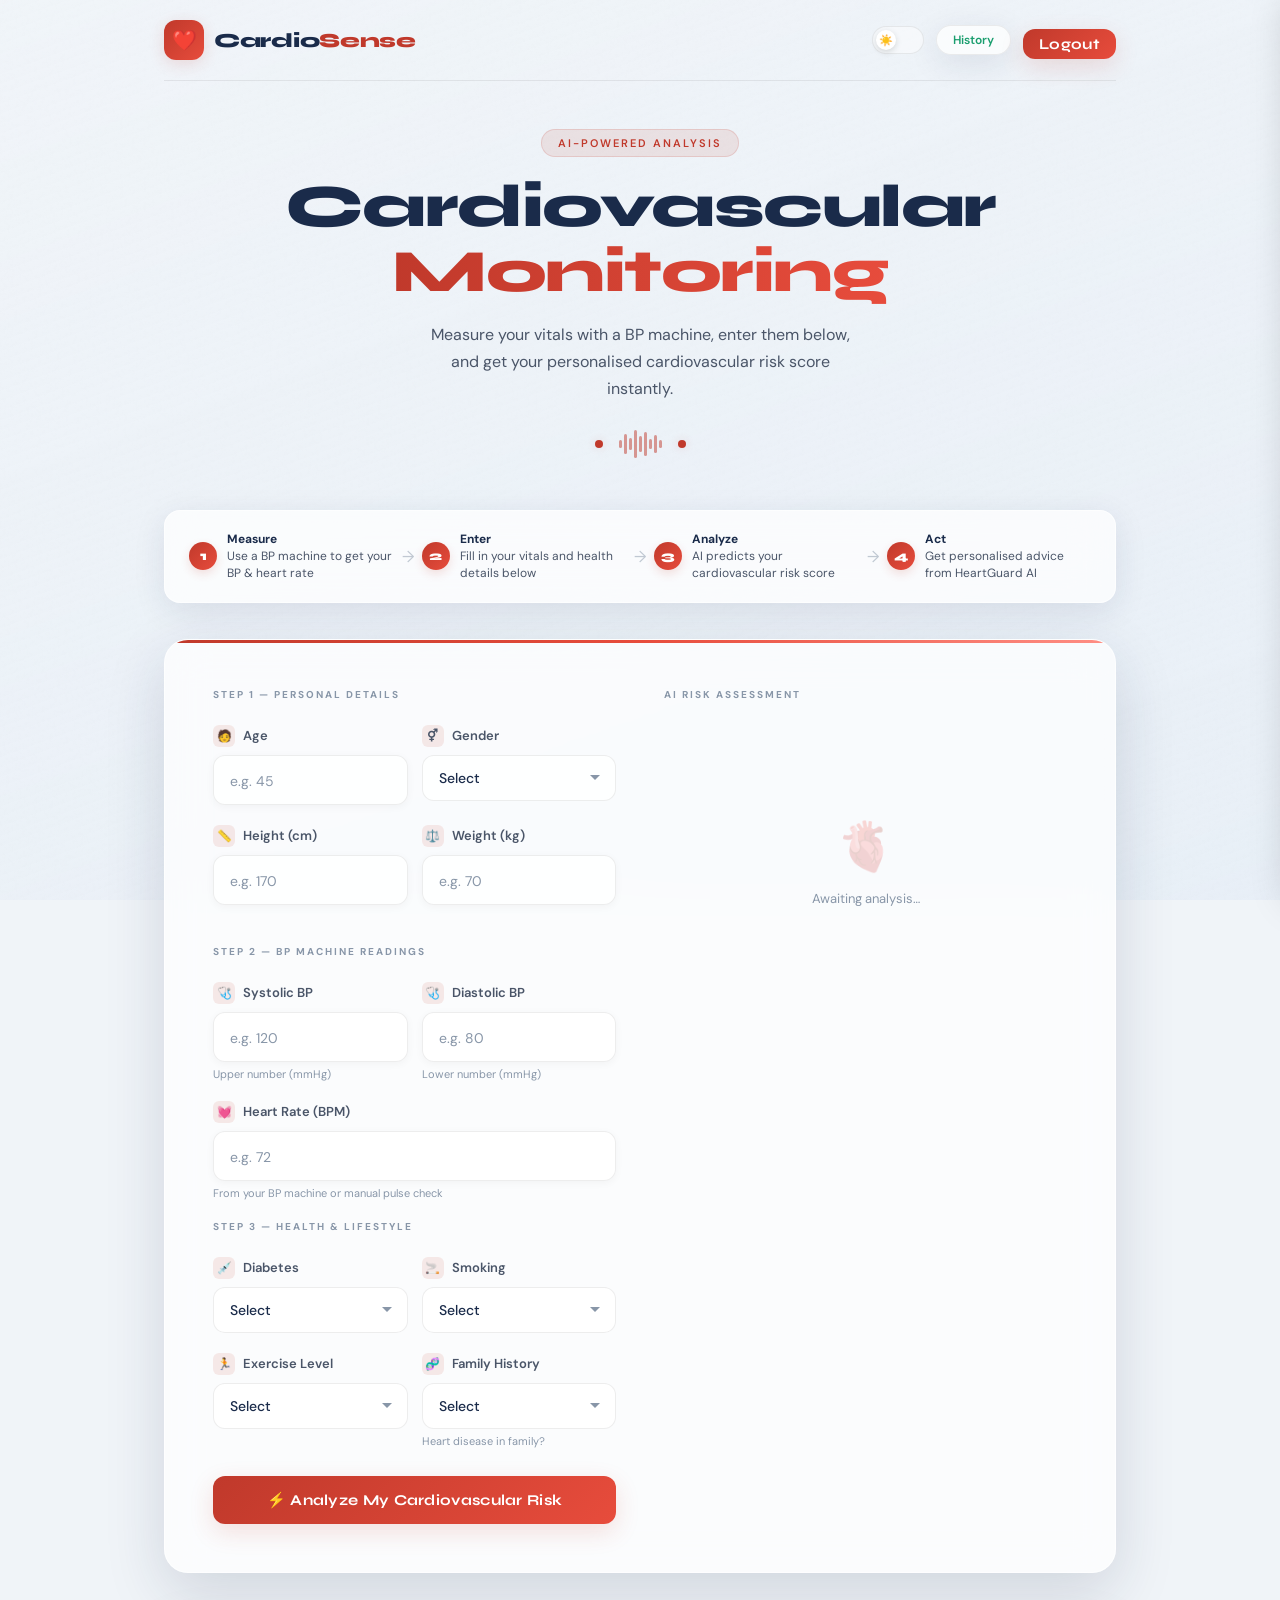
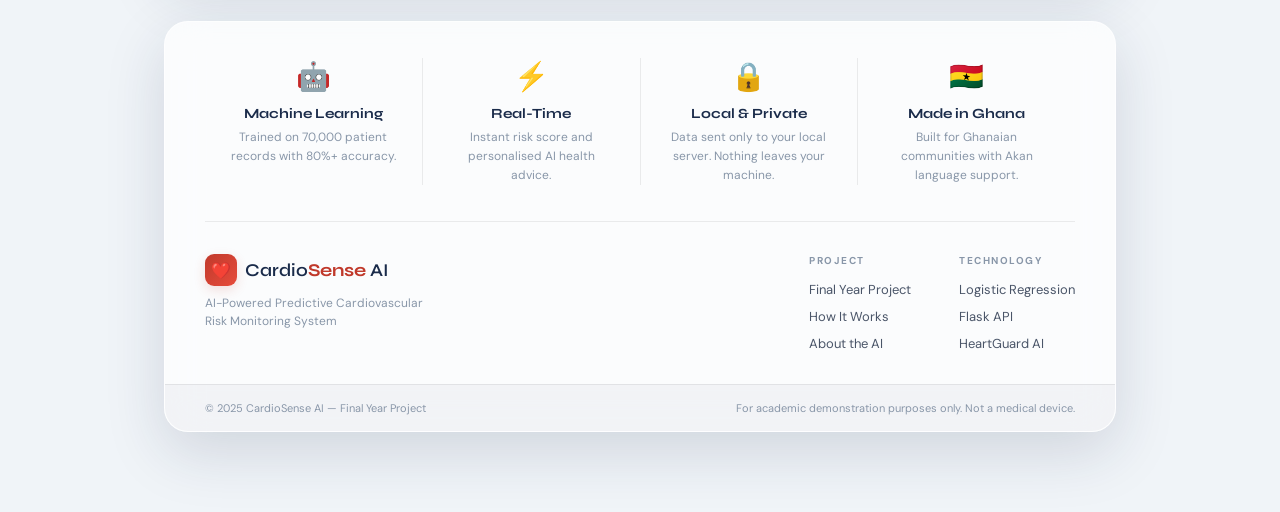
==== index.html @ 7fcb07f6 "Rename Index.html to index.html" ====
<!DOCTYPE html>
<html lang="en">
<head>
  <meta charset="UTF-8" />
  <meta name="viewport" content="width=device-width, initial-scale=1.0"/>
  <title>CardioSense AI — Heart Risk Monitoring</title>
  <link href="https://fonts.googleapis.com/css2?family=Syne:wght@400;600;700;800&family=DM+Sans:ital,wght@0,300;0,400;0,500;1,300&display=swap" rel="stylesheet"/>
  <link rel="stylesheet" href="style.css"/>
</head>
<body>
  <div class="wrapper">

    <div class="alert-banner" id="alertBanner" style="display:none">
      <span>💓 You haven't checked your heart health in a while! Take a quick check today.</span>
      <button onclick="dismissAlert()">✕</button>
    </div>

    <header>
      <div class="logo">
        <div class="logo-icon">❤️</div>
        <div class="logo-text">Cardio<span>Sense</span></div>
      </div>
      <div class="header-right">
        <button class="theme-toggle" id="themeToggle" onclick="toggleTheme()" title="Toggle dark/light mode"></button>
        <button class="history-trigger-btn" onclick="openHistory()"> History</button>
        </button>
        <button class="logout-btn" onclick="logout()">Logout</button>
      </div>
    </header>

    <div class="hero">
      <div class="hero-eyebrow">AI-Powered Analysis</div>
      <h1>Cardiovascular <br/><em>Monitoring</em></h1>
      <p class="hero-sub">Measure your vitals with a BP machine, enter them below, and get your personalised cardiovascular risk score instantly.</p>
      <div class="pulse-row">
        <div class="pulse-dot"></div>
        <div class="pulse-line">
          <span></span><span></span><span></span><span></span><span></span>
          <span></span><span></span><span></span><span></span>
        </div>
        <div class="pulse-dot" style="animation-delay:1s"></div>
      </div>
    </div>

    <!-- ── How It Works Strip ── -->
    <div class="how-strip">
      <div class="how-step">
        <div class="how-num">1</div>
        <div class="how-text"><strong>Measure</strong><br/>Use a BP machine to get your BP & heart rate</div>
      </div>
      <div class="how-arrow">→</div>
      <div class="how-step">
        <div class="how-num">2</div>
        <div class="how-text"><strong>Enter</strong><br/>Fill in your vitals and health details below</div>
      </div>
      <div class="how-arrow">→</div>
      <div class="how-step">
        <div class="how-num">3</div>
        <div class="how-text"><strong>Analyze</strong><br/>AI predicts your cardiovascular risk score</div>
      </div>
      <div class="how-arrow">→</div>
      <div class="how-step">
        <div class="how-num">4</div>
        <div class="how-text"><strong>Act</strong><br/>Get personalised advice from HeartGuard AI</div>
      </div>
    </div>

    <div class="card">
      <div class="card-inner">

        <!-- LEFT: Form -->
        <div>
          <div class="section-label">Step 1 — Personal Details</div>
          <div class="field-row">
            <div class="field">
              <label><span class="icon">🧑</span> Age</label>
              <input type="number" id="age" placeholder="e.g. 45" min="1" max="120"/>
            </div>
            <div class="field">
              <label><span class="icon">⚥</span> Gender</label>
              <select id="gender" class="select-input">
                <option value="">Select</option>
                <option value="1">Male</option>
                <option value="0">Female</option>
              </select>
            </div>
          </div>

          <div class="field-row">
            <div class="field">
              <label><span class="icon">📏</span> Height (cm)</label>
              <input type="number" id="height" placeholder="e.g. 170" min="100" max="250"/>
            </div>
            <div class="field">
              <label><span class="icon">⚖️</span> Weight (kg)</label>
              <input type="number" id="weight" placeholder="e.g. 70" min="20" max="300"/>
            </div>
          </div>

          <div class="section-label" style="margin-top:20px">Step 2 — BP Machine Readings</div>

          <div class="field-row">
            <div class="field">
              <label><span class="icon">🩺</span> Systolic BP</label>
              <input type="number" id="systolic_bp" placeholder="e.g. 120" min="70" max="250"/>
              <div class="hint">Upper number (mmHg)</div>
            </div>
            <div class="field">
              <label><span class="icon">🩺</span> Diastolic BP</label>
              <input type="number" id="diastolic_bp" placeholder="e.g. 80" min="40" max="150"/>
              <div class="hint">Lower number (mmHg)</div>
            </div>
          </div>

          <div class="field">
            <label><span class="icon">💓</span> Heart Rate (BPM)</label>
            <input type="number" id="heart_rate" placeholder="e.g. 72" min="30" max="220"/>
            <div class="hint">From your BP machine or manual pulse check</div>
          </div>

          <div class="section-label" style="margin-top:20px">Step 3 — Health & Lifestyle</div>

          <div class="field-row">
            <div class="field">
              <label><span class="icon">💉</span> Diabetes</label>
              <select id="diabetes" class="select-input">
                <option value="">Select</option>
                <option value="0">No</option>
                <option value="1">Yes</option>
              </select>
            </div>
            <div class="field">
              <label><span class="icon">🚬</span> Smoking</label>
              <select id="smoking" class="select-input">
                <option value="">Select</option>
                <option value="0">No</option>
                <option value="1">Yes</option>
              </select>
            </div>
          </div>

          <div class="field-row">
            <div class="field">
              <label><span class="icon">🏃</span> Exercise Level</label>
              <select id="exercise_level" class="select-input">
                <option value="">Select</option>
                <option value="0">Low (rarely exercise)</option>
                <option value="1">Medium (1-3x/week)</option>
                <option value="2">High (4+x/week)</option>
              </select>
            </div>
            <div class="field">
              <label><span class="icon">🧬</span> Family History</label>
              <select id="family_history" class="select-input">
                <option value="">Select</option>
                <option value="0">No</option>
                <option value="1">Yes</option>
              </select>
              <div class="hint">Heart disease in family?</div>
            </div>
          </div>

          <button class="btn" id="predictBtn" onclick="predict()">
            ⚡ Analyze My Cardiovascular Risk
          </button>
          <div class="error-msg" id="errorMsg"></div>
        </div>

        <!-- RIGHT: Gauge -->
        <div class="result-panel">
          <div class="section-label">AI Risk Assessment</div>

          <div class="gauge-container" id="gaugeContainer">
            <div class="gauge-idle">
              <div class="gauge-idle-icon">🫀</div>
              <div class="gauge-idle-text">Awaiting analysis…</div>
            </div>
          </div>

          <div class="bmi-strip" id="scoreStrip" style="display:none">
            <div class="bmi-item">
              <div class="bmi-val" id="scoreVal">—</div>
              <div class="bmi-key">Risk Score</div>
            </div>
            <div class="bmi-item">
              <div class="bmi-val" id="bmiVal">—</div>
              <div class="bmi-key">BMI</div>
            </div>
            <div class="bmi-item">
              <div class="bmi-val" id="bmiCat">—</div>
              <div class="bmi-key">BMI Category</div>
            </div>
          </div>

        </div>
      </div>
    </div>


    <!-- What-If Risk Simulator Panel -->
    <div class="card" id="simulatorCard" style="display:none; margin-top:30px;">
      <div class="card-inner">
        <div class="section-label">🎯 What-If Risk Simulator</div>
        <p style="color: var(--text2); margin: 10px 0 20px; font-size: 14px;">See how much your risk could drop with lifestyle changes:</p>
        
        <div style="display: grid; grid-template-columns: 1fr 1fr; gap: 15px; margin-bottom: 20px;">
          <label style="display: flex; align-items: center; gap: 8px; cursor: pointer; padding: 8px; border-radius: 8px; background: var(--bg2);">
            <input type="checkbox" id="simQuitSmoking" onchange="runSimulation()">
            🚬 Quit Smoking
          </label>
          <label style="display: flex; align-items: center; gap: 8px; cursor: pointer; padding: 8px; border-radius: 8px; background: var(--bg2);">
            <input type="checkbox" id="simExercise" onchange="runSimulation()">
            🏃 Exercise 4+x/week
          </label>
          
          <div style="display: flex; gap: 8px;">
            <label style="flex: 1;">
              <div style="font-size: 12px; color: var(--text2); margin-bottom: 4px;">💪 Lose weight (lbs):</div>
              <input type="range" id="simWeightLoss" min="0" max="50" step="5" oninput="runSimulation()" 
                style="width: 100%; cursor: pointer;">
              <div style="text-align: center; font-size: 12px; color: var(--accent);" id="weightLossDisplay">0 lbs</div>
            </label>
          </div>

          <div style="display: flex; gap: 8px;">
            <label style="flex: 1;">
              <div style="font-size: 12px; color: var(--text2); margin-bottom: 4px;">🩺 Lower BP (mmHg):</div>
              <input type="range" id="simBPReduction" min="0" max="40" step="5" oninput="runSimulation()"
                style="width: 100%; cursor: pointer;">
              <div style="text-align: center; font-size: 12px; color: var(--accent);" id="bpReductionDisplay">0 mmHg</div>
            </label>
          </div>
        </div>

        <div id="simulationResults" style="display: grid; gap: 10px;"></div>
      </div>
    </div>

   <!-- 30-Day Action Plan Panel -->
<div class="card" id="actionPlanCard" style="display:none; margin-top:30px;">
  <div class="card-inner" style="display: grid; grid-template-columns: 1fr 1fr; gap: 24px; align-items: stretch;">

    <!-- LEFT: Image fills full height -->
    <div style="display: flex; flex-direction: column;">
      <div class="section-label">📋 Your 30-Day Action Plan
      <div style="flex: 1; position: relative; border-radius: 16px; overflow: hidden; min-height: 350px;">
        </div>
        <img
          src="https://images.unsplash.com/photo-1571019613454-1cb2f99b2d8b?w=700&q=80"
          alt="Heart Health Action Plan"
          style="
            width: 50%;
            height: 70%;
            object-fit: contain;
            position: fixed;
            top: 0; left: 0;
            border-radius: 16px;
          "
        />
        <div style="
          position: absolute; bottom: 0; left: 0; right: 0;
          background: linear-gradient(transparent, rgba(10,15,30,0.88));
          padding: 32px 20px 20px;
          border-radius: 0 0 16px 16px;
        ">
          <div style="color: white; font-family: 'Syne', sans-serif; font-weight: 800; font-size: 17px; margin-bottom: 5px;">
            Your Heart. Your Plan.
          </div>
          <div style="color: rgba(255,255,255,0.72); font-size: 12px; line-height: 1.6;">
            A personalised 30-day roadmap built around your unique cardiovascular risk profile.
          </div>
        </div>
      </div>
    </div>

     <!-- RIGHT: Plan Content -->
      <div style="position: relative;">
        <div id="actionPlanContent" style="max-height: 400px; overflow-y: auto; padding: 15px; background: var(--bg2); border-radius: 12px; line-height: 1.6; font-size: 14px; white-space: pre-wrap;">
          <div style="text-align: center; color: var(--text2);">⏳ Generating personalized plan...</div>
        </div>
        <button onclick="downloadActionPlan()" style="margin-top: 12px; padding: 10px 16px; background: var(--accent); color: white; border: none; border-radius: 8px; cursor: pointer; font-weight: 600; width: 100%;">
          📥 Download Plan
        </button>
      </div>
    </div>
  </div>


    <!-- Risk Trajectory Predictor Panel -->
    <div class="card" id="trajectoryCard" style="display:none; margin-top:30px;">
      <div class="card-inner">
        <div class="section-label">📈 90-Day Risk Trajectory</div>
        
        <div style="margin-bottom: 20px; padding: 15px; background: var(--bg2); border-radius: 12px; border-left: 4px solid var(--accent);">
          <div style="font-size: 14px; font-weight: 600; color: var(--text1); margin-bottom: 5px;" id="trendSummary">—</div>
          <div style="font-size: 13px; color: var(--text2);" id="trendDetail">Loading trajectory...</div>
        </div>

        <!-- Historical Chart -->
        <div style="margin-bottom: 20px;">
          <div style="font-size: 13px; font-weight: 600; color: var(--text2); margin-bottom: 8px;">📊 Your Risk History (Last 10 checks)</div>
          <svg id="trajectoryChart" style="width: 100%; height: 200px; border-radius: 8px; background: var(--bg2);"></svg>
        </div>

        <!-- Projection -->
        <div style="display: grid; gap: 10px;">
          <div style="font-size: 13px; font-weight: 600; color: var(--text2); margin-bottom: 5px;">🔮 Projected Risk in Next 90 Days:</div>
          <div id="trajectoryProjections" style="display: grid; grid-template-columns: 1fr 1fr 1fr; gap: 10px;">
            <!-- Populated by JS -->
          </div>
        </div>
      </div>
    </div>

    <!-- Chatbox -->
    <div class="chat-section" id="chatSection">
      <div class="chat-card">
        <div class="chat-header">
          <div class="chat-header-left">
            <div class="chat-avatar">🛡️</div>
            <div class="chat-header-info">
              <div class="chat-name">HeartGuard AI</div>
              <div class="chat-status"><div class="chat-status-dot"></div>Online — Ready to help</div>
            </div>
          </div>
          <div class="chat-header-right">
            <div class="chat-lang-toggle">
              <button class="chat-lang-btn active" id="chatBtnEN" onclick="setChatLanguage('english')">🇬🇧 EN</button>
              <button class="chat-lang-btn" id="chatBtnTW" onclick="setChatLanguage('akan')">🇬🇭 TW</button>
            </div>
            <button class="chat-close" onclick="closeChat()">✕</button>
          </div>
        </div>
        <div class="chat-messages" id="chatMessages"></div>
        <div class="chat-suggestions" id="chatSuggestions"></div>
        <div class="chat-input-row">
          <input type="text" class="chat-input" id="chatInput"
            placeholder="Ask HeartGuard AI anything…"
            onkeydown="if(event.key==='Enter') sendChat()"/>
          <button class="chat-send-btn" id="chatSendBtn" onclick="sendChat()">➤</button>
        </div>
      </div>
    </div>

    <!-- History -->
    <div class="history-overlay" id="historyOverlay" onclick="closeHistory()"></div>
    <div class="history-panel" id="historyPanel">
      <div class="history-panel-header">
        <div class="history-panel-title">
          <div class="history-panel-icon">📊</div>
          <div><h3>Health History</h3><p>Your past heart checks</p></div>
        </div>
        <button class="history-close-btn" onclick="closeHistory()">✕</button>
      </div>
      <div class="history-summary">
        <div class="history-stat"><div class="h-val" id="totalChecks">0</div><div class="h-key">Total</div></div>
        <div class="history-stat"><div class="h-val green" id="totalLow">0</div><div class="h-key">Low Risk</div></div>
        <div class="history-stat"><div class="h-val red" id="totalHigh">0</div><div class="h-key">High Risk</div></div>
      </div>
      <div class="history-records" id="historyRecords">
        <div class="history-empty"><div class="history-empty-icon">🫀</div><p>No records yet.<br/>Run your first prediction!</p></div>
      </div>
      <div class="history-panel-footer">
        <button class="history-refresh-btn" onclick="loadRecords()">↻ Refresh Records</button>
      </div>
    </div>

    <!-- Footer -->
    <footer class="big-footer">
      <div class="footer-chips">
        <div class="footer-chip">
          <div class="footer-chip-icon">🤖</div>
          <div class="footer-chip-title">Machine Learning</div>
          <div class="footer-chip-body">Trained on 70,000 patient records with 80%+ accuracy.</div>
        </div>
        <div class="footer-divider"></div>
        <div class="footer-chip">
          <div class="footer-chip-icon">⚡</div>
          <div class="footer-chip-title">Real-Time</div>
          <div class="footer-chip-body">Instant risk score and personalised AI health advice.</div>
        </div>
        <div class="footer-divider"></div>
        <div class="footer-chip">
          <div class="footer-chip-icon">🔒</div>
          <div class="footer-chip-title">Local & Private</div>
          <div class="footer-chip-body">Data sent only to your local server. Nothing leaves your machine.</div>
        </div>
        <div class="footer-divider"></div>
        <div class="footer-chip">
          <div class="footer-chip-icon">🇬🇭</div>
          <div class="footer-chip-title">Made in Ghana</div>
          <div class="footer-chip-body">Built for Ghanaian communities with Akan language support.</div>
        </div>
      </div>
      <div class="footer-hr"></div>
      <div class="footer-bottom">
        <div class="footer-brand">
          <div class="footer-logo">
            <div class="footer-logo-icon">❤️</div>
            <span>Cardio<strong>Sense</strong> AI</span>
          </div>
          <p class="footer-tagline">AI-Powered Predictive Cardiovascular Risk Monitoring System</p>
        </div>
        <div class="footer-links">
          <div class="footer-links-col">
            <div class="footer-links-title">Project</div>
            <a href="#">Final Year Project</a>
            <a href="#">How It Works</a>
            <a href="#">About the AI</a>
          </div>
          <div class="footer-links-col">
            <div class="footer-links-title">Technology</div>
            <a href="#">Logistic Regression</a>
            <a href="#">Flask API</a>
            <a href="#">HeartGuard AI</a>
          </div>
        </div>
      </div>
      <div class="footer-copyright">
        <span>&copy; 2025 CardioSense AI — Final Year Project</span>
        <span>For academic demonstration purposes only. Not a medical device.</span>
      </div>
    </footer>

  </div>
  <script src="script.js"></script>
</body>
</html>
---- style.css ----
*, *::before, *::after { box-sizing: border-box; margin: 0; padding: 0; }

/* ── Light Mode (default) ── */
:root {
  --bg: #f0f4f8;
  --surface: rgba(255,255,255,0.72);
  --surface2: rgba(255,255,255,0.45);
  --border: rgba(255,255,255,0.6);
  --border-dark: rgba(0,0,0,0.07);
  --accent: #c0392b;
  --accent2: #e74c3c;
  --accent-light: rgba(192,57,43,0.1);
  --green: #1a9e6e;
  --green-light: rgba(26,158,110,0.1);
  --navy: #1a2b4a;
  --text: #1a2b4a;
  --text2: #4a5568;
  --muted: #8896a8;
  --glow: rgba(192,57,43,0.15);
  --glow-green: rgba(26,158,110,0.15);
  --shadow: 0 8px 32px rgba(26,43,74,0.10);
  --shadow-lg: 0 20px 60px rgba(26,43,74,0.15);
  --bg-image: url('https://images.unsplash.com/photo-1576091160550-2173dba999ef?w=1920&q=80');
  --bg-overlay: linear-gradient(160deg, rgba(240,244,248,0.94) 0%, rgba(220,232,245,0.40) 100%);
  --card-top-border: linear-gradient(90deg, var(--accent), var(--accent2), #ff8f85);
  --input-bg: rgba(255,255,255,0.8);
  --input-focus-bg: white;
  --chat-msg-bg: rgba(240,244,248,0.4);
  --suggestion-bg: white;
  --footer-bottom-bg: rgba(26,43,74,0.04);
  --history-panel-bg: rgba(255,255,255,0.75);
  --history-header-bg: rgba(255,255,255,0.6);
  --history-summary-bg: rgba(255,255,255,0.3);
  --history-stat-bg: white;
  --history-record-bg: white;
  --h-vital-bg: rgba(240,244,248,0.8);
  --chat-input-bg: rgba(240,244,248,0.8);
  --chat-input-row-bg: rgba(255,255,255,0.7);
  --chat-header-bg: rgba(255,255,255,0.6);
}

/* ── Dark Mode ── */
[data-theme="dark"] {
  --bg: #0a0f1e;
  --surface: #111827;
  --surface2: #1a2236;
  --border: rgba(255,255,255,0.07);
  --border-dark: rgba(255,255,255,0.07);
  --accent: #e83b6e;
  --accent2: #ff6b6b;
  --accent-light: rgba(232,59,110,0.12);
  --green: #22d3a0;
  --green-light: rgba(34,211,160,0.12);
  --navy: #f0f4ff;
  --text: #f0f4ff;
  --text2: #a8b8cc;
  --muted: #7a8aaa;
  --glow: rgba(232,59,110,0.25);
  --glow-green: rgba(34,211,160,0.25);
  --shadow: 0 8px 32px rgba(0,0,0,0.3);
  --shadow-lg: 0 20px 60px rgba(0,0,0,0.4);
  --bg-image: url('https://images.unsplash.com/photo-1576091160550-2173dba999ef?w=1920&q=80');
  --bg-overlay: linear-gradient(135deg, rgba(10,15,30,0.7) 0%, rgba(10,15,30,0.7) 100%), radial-gradient(ellipse 80% 50% at 20% 10%, rgba(232,59,110,0.15) 0%, transparent 60%), radial-gradient(ellipse 60% 40% at 80% 80%, rgba(34,211,160,0.10) 0%, transparent 55%);
  --card-top-border: linear-gradient(90deg, transparent, rgba(232,59,110,0.5), transparent);
  --input-bg: #1a2236;
  --input-focus-bg: #1f2a40;
  --chat-msg-bg: rgba(0,0,0,0.15);
  --suggestion-bg: #1a2236;
  --footer-bottom-bg: rgba(0,0,0,0.2);
  --history-panel-bg: #111827;
  --history-header-bg: #1a2236;
  --history-summary-bg: rgba(0,0,0,0.15);
  --history-stat-bg: #1a2236;
  --history-record-bg: #1a2236;
  --h-vital-bg: rgba(255,255,255,0.05);
  --chat-input-bg: #1a2236;
  --chat-input-row-bg: #111827;
  --chat-header-bg: #1a2236;
}

html { scroll-behavior: smooth; }

body {
  background-color: var(--bg);
  color: var(--text);
  font-family: 'DM Sans', sans-serif;
  min-height: 100vh;
  overflow-x: hidden;
  background-image: var(--bg-image);
  background-size: cover;
  background-position: center top;
  background-attachment: fixed;
  transition: background-color 0.3s, color 0.3s;
}

body::before {
  content: '';
  position: fixed;
  inset: 0;
  background: var(--bg-overlay);
  pointer-events: none;
  z-index: 0;
  transition: background 0.3s;
}

body::after {
  content: '';
  position: fixed;
  inset: 0;
  background-image: url("data:image/svg+xml,%3Csvg viewBox='0 0 256 256' xmlns='http://www.w3.org/2000/svg'%3E%3Cfilter id='noise'%3E%3CfeTurbulence type='fractalNoise' baseFrequency='0.9' numOctaves='4' stitchTiles='stitch'/%3E%3C/filter%3E%3Crect width='100%25' height='100%25' filter='url(%23noise)' opacity='0.02'/%3E%3C/svg%3E");
  pointer-events: none;
  z-index: 0;
  opacity: 0.4;
}

.wrapper {
  position: relative;
  z-index: 1;
  max-width: 1000px;
  margin: 0 auto;
  padding: 0 24px 80px;
}

/* ── Navbar ── */
header {
  display: flex;
  align-items: center;
  justify-content: space-between;
  padding: 20px 0;
  margin-bottom: 48px;
  animation: fadeDown 0.6s ease both;
  border-bottom: 1px solid var(--border-dark);
}

.logo { display: flex; align-items: center; gap: 10px; }

.logo-icon {
  width: 40px; height: 40px;
  background: linear-gradient(135deg, var(--accent), var(--accent2));
  border-radius: 12px;
  display: flex; align-items: center; justify-content: center;
  font-size: 20px;
  box-shadow: 0 4px 16px var(--glow);
}

.logo-text {
  font-family: 'Syne', sans-serif;
  font-weight: 800; font-size: 20px;
  letter-spacing: -0.3px;
  color: var(--text);
}

.logo-text span { color: var(--accent); }

.header-right { display: flex; align-items: center; gap: 12px; }

.user-mobile { font-size: 13px; color: var(--muted); font-weight: 500; }

/* ── Theme Toggle ── */
.theme-toggle {
  width: 52px; height: 28px;
  background: var(--surface2);
  border: 1px solid var(--border-dark);
  border-radius: 100px;
  cursor: pointer;
  position: relative;
  transition: background 0.3s;
  flex-shrink: 0;
}

.theme-toggle::after {
  content: '☀️';
  position: absolute;
  top: 3px; left: 3px;
  width: 20px; height: 20px;
  border-radius: 50%;
  background: white;
  display: flex; align-items: center; justify-content: center;
  font-size: 11px;
  line-height: 20px;
  text-align: center;
  transition: left 0.3s, background 0.3s;
  box-shadow: 0 2px 6px rgba(0,0,0,0.15);
}

[data-theme="dark"] .theme-toggle::after {
  content: '🌙';
  left: 27px;
  background: var(--surface2);
}

.logout-btn {
  background: var(--surface);
  border: 1px solid var(--border-dark);
  border-radius: 100px;
  padding: 6px 16px;
  font-size: 12px; font-weight: 600;
  color: var(--muted);
  cursor: pointer;
  font-family: 'DM Sans', sans-serif;
  transition: all 0.2s;
  box-shadow: var(--shadow);
}

.logout-btn:hover { border-color: var(--accent); color: var(--accent); }

.history-trigger-btn {
  background: var(--surface);
  border: 1px solid var(--border-dark);
  border-radius: 100px;
  padding: 6px 16px;
  font-size: 12px; font-weight: 600;
  color: var(--green);
  cursor: pointer;
  font-family: 'DM Sans', sans-serif;
  transition: all 0.2s;
  box-shadow: var(--shadow);
}

.history-trigger-btn:hover { border-color: var(--green); background: var(--green-light); }

/* ── Alert Banner ── */
.alert-banner {
  background: var(--accent-light);
  border: 1px solid rgba(192,57,43,0.2);
  border-radius: 14px;
  padding: 14px 20px;
  margin-bottom: 24px;
  display: flex; align-items: center; justify-content: space-between;
  font-size: 13px; color: var(--accent); font-weight: 500;
  animation: fadeDown 0.5s ease both;
}

.alert-banner button {
  background: none; border: none;
  color: var(--accent); cursor: pointer;
  font-size: 16px; opacity: 0.6;
}

/* ── Hero ── */
.hero {
  text-align: center;
  margin-bottom: 52px;
  animation: fadeUp 0.7s ease 0.1s both;
}

.hero-eyebrow {
  display: inline-flex;
  align-items: center; gap: 8px;
  font-size: 11px; font-weight: 600;
  color: var(--accent);
  text-transform: uppercase; letter-spacing: 2px;
  margin-bottom: 18px;
  background: var(--accent-light);
  padding: 6px 16px;
  border-radius: 100px;
  border: 1px solid rgba(192,57,43,0.15);
}

h1 {
  font-family: 'Syne', sans-serif;
  font-weight: 800;
  font-size: clamp(36px, 5.5vw, 60px);
  line-height: 1.08; letter-spacing: -1.5px;
  margin-bottom: 16px; color: var(--text);
}

h1 em {
  font-style: normal;
  background: linear-gradient(90deg, var(--accent), var(--accent2));
  -webkit-background-clip: text;
  -webkit-text-fill-color: transparent;
  background-clip: text;
}

.hero-sub {
  color: var(--text2); font-size: 16px;
  font-weight: 400; max-width: 440px;
  margin: 0 auto; line-height: 1.7;
}

/* ── Pulse Row ── */
.pulse-row {
  display: flex; align-items: center;
  justify-content: center; gap: 16px; margin-top: 28px;
}

.pulse-dot {
  width: 8px; height: 8px; border-radius: 50%;
  background: var(--accent);
  animation: pulse 2s ease-in-out infinite;
  box-shadow: 0 0 10px var(--glow);
}

.pulse-line { display: flex; align-items: center; gap: 2px; }

.pulse-line span {
  display: inline-block; width: 3px;
  border-radius: 2px; background: var(--accent);
  opacity: 0.5; animation: wave 1.4s ease-in-out infinite;
}

.pulse-line span:nth-child(1) { height: 8px;  animation-delay: 0s; }
.pulse-line span:nth-child(2) { height: 20px; animation-delay: 0.1s; }
.pulse-line span:nth-child(3) { height: 12px; animation-delay: 0.2s; }
.pulse-line span:nth-child(4) { height: 28px; animation-delay: 0.3s; }
.pulse-line span:nth-child(5) { height: 16px; animation-delay: 0.4s; }
.pulse-line span:nth-child(6) { height: 24px; animation-delay: 0.5s; }
.pulse-line span:nth-child(7) { height: 10px; animation-delay: 0.6s; }
.pulse-line span:nth-child(8) { height: 18px; animation-delay: 0.7s; }
.pulse-line span:nth-child(9) { height: 8px;  animation-delay: 0.8s; }

/* ── Card ── */
.card {
  background: var(--surface);
  backdrop-filter: blur(20px);
  -webkit-backdrop-filter: blur(20px);
  border: 1px solid var(--border);
  border-radius: 24px; padding: 48px;
  position: relative; overflow: hidden;
  box-shadow: var(--shadow-lg);
  animation: fadeUp 0.7s ease 0.2s both;
  transition: background 0.3s, border-color 0.3s;
}

.card::before {
  content: '';
  position: absolute;
  top: 0; left: 0; right: 0; height: 3px;
  background: var(--card-top-border);
  border-radius: 24px 24px 0 0;
}

.card-inner {
  display: grid;
  grid-template-columns: 1fr 1fr;
  gap: 48px; align-items: start;
}

@media (max-width: 640px) {
  .card { padding: 28px 20px; }
  .card-inner { grid-template-columns: 1fr; gap: 32px; }
}

.section-label {
  font-size: 10px; font-weight: 700;
  text-transform: uppercase; letter-spacing: 2px;
  color: var(--muted); margin-bottom: 24px;
}

/* ── Fields ── */
.field { margin-bottom: 20px; }

.field label {
  display: flex; align-items: center; gap: 8px;
  font-size: 13px; font-weight: 600;
  color: var(--text2); margin-bottom: 8px;
}

.field label .icon {
  width: 22px; height: 22px; border-radius: 6px;
  background: var(--accent-light);
  display: flex; align-items: center; justify-content: center;
  font-size: 12px;
}

.field input {
  width: 100%;
  background: var(--input-bg);
  border: 1.5px solid var(--border-dark);
  border-radius: 12px; padding: 13px 16px;
  font-size: 18px;
  font-family: 'Syne', sans-serif; font-weight: 700;
  color: var(--text); outline: none;
  transition: border-color 0.2s, box-shadow 0.2s, background 0.3s;
  box-shadow: 0 2px 8px rgba(0,0,0,0.04);
}

.field input::placeholder {
  color: var(--muted); font-weight: 400;
  font-size: 14px; font-family: 'DM Sans', sans-serif;
}

.field input:focus {
  border-color: var(--accent);
  box-shadow: 0 0 0 3px var(--glow);
  background: var(--input-focus-bg);
}

.field .hint { font-size: 11px; color: var(--muted); margin-top: 5px; }

/* ── Button ── */
.btn {
  width: 100%; padding: 15px;
  background: linear-gradient(135deg, var(--accent), var(--accent2));
  border: none; border-radius: 12px;
  font-family: 'Syne', sans-serif; font-weight: 700; font-size: 15px;
  color: white; cursor: pointer; letter-spacing: 0.3px;
  transition: transform 0.15s, box-shadow 0.15s;
  box-shadow: 0 8px 24px var(--glow); margin-top: 8px;
}

.btn:hover { transform: translateY(-2px); box-shadow: 0 14px 32px var(--glow); }
.btn:active { transform: translateY(0); }
.btn:disabled { opacity: 0.6; cursor: not-allowed; transform: none; }

/* ── Result Panel ── */
.result-panel { display: flex; flex-direction: column; gap: 16px; }

.result-box {
  background: var(--surface2);
  backdrop-filter: blur(12px);
  border: 1.5px solid var(--border-dark);
  border-radius: 16px; padding: 28px;
  text-align: center; min-height: 180px;
  display: flex; flex-direction: column;
  align-items: center; justify-content: center;
  transition: all 0.4s ease;
  box-shadow: 0 4px 16px rgba(0,0,0,0.05);
}

.result-box.idle .result-icon  { font-size: 36px; opacity: 0.25; }
.result-box.idle .result-label { color: var(--muted); font-size: 13px; margin-top: 10px; }

.result-box.loading .spinner {
  width: 36px; height: 36px;
  border: 3px solid var(--border-dark);
  border-top-color: var(--accent);
  border-radius: 50%;
  animation: spin 0.8s linear infinite;
}

.result-box.risk {
  border-color: rgba(232,59,110,0.3);
  background: rgba(232,59,110,0.05);
  box-shadow: 0 0 32px rgba(232,59,110,0.1) inset;
}

.result-box.healthy {
  border-color: rgba(34,211,160,0.3);
  background: rgba(34,211,160,0.05);
  box-shadow: 0 0 32px rgba(34,211,160,0.1) inset;
}

.result-big-icon { font-size: 48px; margin-bottom: 10px; animation: popIn 0.4s cubic-bezier(0.34,1.56,0.64,1) both; }

.result-status {
  font-family: 'Syne', sans-serif; font-weight: 800;
  font-size: 26px; letter-spacing: -0.5px;
  animation: fadeUp 0.4s ease 0.1s both;
}

.result-box.risk .result-status    { color: var(--accent); }
.result-box.healthy .result-status { color: var(--green); }

.result-desc {
  font-size: 12px; color: var(--text2);
  margin-top: 8px; line-height: 1.5;
  animation: fadeUp 0.4s ease 0.2s both;
}

/* ── Stats Row ── */
.stats-row { display: grid; grid-template-columns: repeat(3, 1fr); gap: 10px; }

.stat-chip {
  background: var(--surface2);
  border: 1px solid var(--border-dark);
  border-radius: 12px; padding: 12px; text-align: center;
  box-shadow: 0 2px 8px rgba(0,0,0,0.04);
}

.stat-chip .val { font-family: 'Syne', sans-serif; font-weight: 800; font-size: 18px; color: var(--text); }
.stat-chip .key { font-size: 10px; color: var(--muted); text-transform: uppercase; letter-spacing: 0.8px; margin-top: 2px; }

/* ── Error ── */
.error-msg {
  background: var(--accent-light);
  border: 1px solid rgba(232,59,110,0.2);
  border-radius: 10px; padding: 12px 16px;
  font-size: 13px; color: var(--accent);
  margin-top: 12px; display: none;
}

/* ── Chatbox ── */
.chat-section { margin-top: 28px; animation: fadeUp 0.6s ease 0.1s both; display: none; }
.chat-section.visible { display: block; }

.chat-card {
  background: var(--surface);
  backdrop-filter: blur(20px);
  -webkit-backdrop-filter: blur(20px);
  border: 1px solid var(--border);
  border-radius: 24px; overflow: hidden;
  box-shadow: var(--shadow-lg);
  transition: background 0.3s;
}

.chat-header {
  display: flex; align-items: center; justify-content: space-between;
  padding: 16px 24px;
  border-bottom: 1px solid var(--border-dark);
  background: var(--chat-header-bg);
}

.chat-header-left { display: flex; align-items: center; gap: 10px; }

.chat-avatar {
  width: 36px; height: 36px; border-radius: 50%;
  background: linear-gradient(135deg, var(--green), #0e7a54);
  display: flex; align-items: center; justify-content: center;
  font-size: 18px; box-shadow: 0 4px 12px var(--glow-green); flex-shrink: 0;
}

.chat-header-info .chat-name {
  font-family: 'Syne', sans-serif; font-weight: 700;
  font-size: 14px; color: var(--text);
}

.chat-header-info .chat-status {
  font-size: 11px; color: var(--green);
  display: flex; align-items: center; gap: 4px;
}

.chat-status-dot {
  width: 6px; height: 6px; border-radius: 50%;
  background: var(--green); animation: pulse 2s ease-in-out infinite;
}

.chat-header-right { display: flex; align-items: center; gap: 10px; }

.chat-close {
  background: var(--surface2); border: none;
  color: var(--muted); font-size: 14px; cursor: pointer;
  padding: 6px 10px; border-radius: 8px; transition: all 0.2s;
}

.chat-close:hover { background: var(--border-dark); color: var(--text); }

.chat-messages {
  height: 320px; overflow-y: auto; padding: 20px;
  display: flex; flex-direction: column; gap: 14px;
  scroll-behavior: smooth; background: var(--chat-msg-bg);
}

.chat-messages::-webkit-scrollbar { width: 4px; }
.chat-messages::-webkit-scrollbar-track { background: transparent; }
.chat-messages::-webkit-scrollbar-thumb { background: var(--border-dark); border-radius: 4px; }

.chat-msg { display: flex; gap: 10px; align-items: flex-start; animation: fadeUp 0.3s ease both; }
.chat-msg.user { flex-direction: row-reverse; }

.msg-avatar {
  width: 28px; height: 28px; border-radius: 50%;
  display: flex; align-items: center; justify-content: center;
  font-size: 13px; flex-shrink: 0;
}

.chat-msg.bot .msg-avatar { background: linear-gradient(135deg, var(--green), #0e7a54); box-shadow: 0 2px 8px var(--glow-green); }
.chat-msg.user .msg-avatar { background: linear-gradient(135deg, var(--accent), var(--accent2)); }

.msg-bubble { max-width: 78%; padding: 11px 15px; border-radius: 16px; font-size: 13px; line-height: 1.6; }

.chat-msg.bot .msg-bubble {
  background: var(--surface);
  border: 1px solid var(--border-dark);
  border-top-left-radius: 4px; color: var(--text);
  box-shadow: 0 2px 8px rgba(0,0,0,0.04);
}

.chat-msg.user .msg-bubble {
  background: linear-gradient(135deg, var(--accent), var(--accent2));
  border-top-right-radius: 4px; color: white;
}

.msg-time { font-size: 10px; color: var(--muted); margin-top: 4px; opacity: 0.6; }
.chat-msg.user .msg-time { text-align: right; }

.typing-dots {
  display: flex; gap: 4px; padding: 14px 16px;
  background: var(--surface);
  border: 1px solid var(--border-dark);
  border-radius: 16px; border-top-left-radius: 4px;
}

.typing-dots span {
  width: 6px; height: 6px; border-radius: 50%;
  background: var(--green); animation: typingBounce 1.2s ease-in-out infinite;
}

.typing-dots span:nth-child(2) { animation-delay: 0.2s; }
.typing-dots span:nth-child(3) { animation-delay: 0.4s; }

.chat-suggestions {
  padding: 10px 20px; display: flex; flex-wrap: wrap; gap: 8px;
  background: var(--chat-msg-bg);
}

.suggestion-btn {
  background: var(--suggestion-bg);
  border: 1px solid var(--border-dark);
  border-radius: 100px; padding: 6px 14px;
  font-size: 12px; color: var(--text2); cursor: pointer;
  transition: all 0.2s; font-family: 'DM Sans', sans-serif;
}

.suggestion-btn:hover { border-color: var(--green); color: var(--green); background: var(--green-light); }

.chat-input-row {
  display: flex; gap: 10px; padding: 16px 20px;
  border-top: 1px solid var(--border-dark);
  background: var(--chat-input-row-bg);
}

.chat-input {
  flex: 1; background: var(--chat-input-bg);
  border: 1.5px solid var(--border-dark);
  border-radius: 12px; padding: 10px 16px;
  font-size: 13px; font-family: 'DM Sans', sans-serif;
  color: var(--text); outline: none; transition: border-color 0.2s, background 0.3s;
}

.chat-input::placeholder { color: var(--muted); }
.chat-input:focus { border-color: var(--green); background: var(--input-focus-bg); }

.chat-send-btn {
  width: 40px; height: 40px; border-radius: 12px;
  background: linear-gradient(135deg, var(--green), #0e7a54);
  border: none; cursor: pointer;
  display: flex; align-items: center; justify-content: center;
  font-size: 15px; color: white;
  transition: transform 0.15s; box-shadow: 0 4px 12px var(--glow-green); flex-shrink: 0;
}

.chat-send-btn:hover { transform: translateY(-2px); }
.chat-send-btn:disabled { opacity: 0.5; cursor: not-allowed; transform: none; }

/* ── Chat Language Toggle ── */
.chat-lang-toggle {
  display: flex; background: var(--surface2);
  border: 1px solid var(--border-dark);
  border-radius: 100px; overflow: hidden; padding: 3px; gap: 3px;
}

.chat-lang-btn {
  background: transparent; border: none; border-radius: 100px;
  padding: 4px 12px; font-size: 11px; font-weight: 600;
  color: var(--muted); cursor: pointer;
  font-family: 'DM Sans', sans-serif; transition: all 0.2s;
}

.chat-lang-btn.active { background: var(--green); color: white; box-shadow: 0 2px 8px var(--glow-green); }

/* ── Sliding History Panel ── */
.history-panel {
  position: fixed; top: 0; right: -420px;
  width: 400px; height: 100vh;
  background: var(--history-panel-bg);
  backdrop-filter: blur(24px); -webkit-backdrop-filter: blur(24px);
  border-left: 1px solid var(--border);
  box-shadow: -8px 0 40px rgba(0,0,0,0.2);
  z-index: 1000; display: flex; flex-direction: column;
  transition: right 0.4s cubic-bezier(0.34,1.56,0.64,1);
  overflow: hidden;
}

.history-panel.open { right: 0; }

.history-overlay {
  position: fixed; inset: 0;
  background: rgba(10,15,30,0.3);
  backdrop-filter: blur(2px);
  z-index: 999; opacity: 0; pointer-events: none;
  transition: opacity 0.3s ease;
}

.history-overlay.visible { opacity: 1; pointer-events: all; }

.history-panel-header {
  display: flex; align-items: center; justify-content: space-between;
  padding: 20px 24px; border-bottom: 1px solid var(--border-dark);
  background: var(--history-header-bg); flex-shrink: 0;
}

.history-panel-title { display: flex; align-items: center; gap: 10px; }

.history-panel-icon {
  width: 36px; height: 36px;
  background: linear-gradient(135deg, var(--green), #0e7a54);
  border-radius: 10px; display: flex; align-items: center;
  justify-content: center; font-size: 18px;
  box-shadow: 0 4px 12px var(--glow-green);
}

.history-panel-title h3 { font-family: 'Syne', sans-serif; font-weight: 700; font-size: 15px; color: var(--text); }
.history-panel-title p  { font-size: 11px; color: var(--muted); margin-top: 1px; }

.history-close-btn {
  width: 32px; height: 32px; border-radius: 8px;
  background: var(--surface2); border: none; cursor: pointer;
  display: flex; align-items: center; justify-content: center;
  font-size: 14px; color: var(--muted); transition: all 0.2s;
}

.history-close-btn:hover { background: var(--border-dark); color: var(--text); }

.history-summary {
  display: grid; grid-template-columns: repeat(3, 1fr); gap: 10px;
  padding: 16px 24px; border-bottom: 1px solid var(--border-dark);
  background: var(--history-summary-bg); flex-shrink: 0;
}

.history-stat {
  background: var(--history-stat-bg);
  border: 1px solid var(--border-dark);
  border-radius: 12px; padding: 12px 8px; text-align: center;
}

.history-stat .h-val { font-family: 'Syne', sans-serif; font-weight: 800; font-size: 20px; color: var(--text); }
.history-stat .h-val.red { color: var(--accent); }
.history-stat .h-val.green { color: var(--green); }
.history-stat .h-key { font-size: 10px; color: var(--muted); text-transform: uppercase; letter-spacing: 0.8px; margin-top: 2px; }

.history-records {
  flex: 1; overflow-y: auto; padding: 16px 24px;
  display: flex; flex-direction: column; gap: 12px;
}

.history-records::-webkit-scrollbar { width: 4px; }
.history-records::-webkit-scrollbar-track { background: transparent; }
.history-records::-webkit-scrollbar-thumb { background: var(--border-dark); border-radius: 4px; }

.history-record-card {
  background: var(--history-record-bg);
  border: 1px solid var(--border-dark);
  border-radius: 14px; padding: 14px 16px;
  box-shadow: 0 2px 8px rgba(0,0,0,0.04);
  transition: transform 0.2s, box-shadow 0.2s;
  animation: slideInRight 0.3s ease both;
}

.history-record-card:hover { transform: translateX(-4px); box-shadow: 0 4px 16px rgba(0,0,0,0.1); }

.history-record-top {
  display: flex; align-items: center; justify-content: space-between; margin-bottom: 10px;
}

.history-record-date { font-size: 11px; color: var(--muted); }

.history-record-vitals { display: flex; gap: 8px; }

.h-vital {
  background: var(--h-vital-bg);
  border-radius: 8px; padding: 6px 10px; text-align: center; flex: 1;
}

.h-vital .v-val { font-family: 'Syne', sans-serif; font-weight: 700; font-size: 14px; color: var(--text); }
.h-vital .v-key { font-size: 9px; color: var(--muted); text-transform: uppercase; letter-spacing: 0.6px; margin-top: 1px; }

.history-empty {
  flex: 1; display: flex; flex-direction: column;
  align-items: center; justify-content: center;
  gap: 10px; color: var(--muted); font-size: 13px; text-align: center; padding: 32px;
}

.history-empty-icon { font-size: 40px; opacity: 0.3; }

.history-panel-footer {
  padding: 16px 24px; border-top: 1px solid var(--border-dark);
  background: var(--history-header-bg); flex-shrink: 0;
}

.history-refresh-btn {
  width: 100%; padding: 11px;
  background: var(--green-light);
  border: 1px solid rgba(34,211,160,0.2);
  border-radius: 10px; font-family: 'DM Sans', sans-serif;
  font-size: 13px; font-weight: 600; color: var(--green);
  cursor: pointer; transition: all 0.2s;
}

.history-refresh-btn:hover { background: var(--green-light); filter: brightness(1.1); }

/* ── Record Badges ── */
.record-badge {
  display: inline-block; padding: 3px 12px;
  border-radius: 100px; font-size: 11px; font-weight: 700;
}

.record-badge.risk { background: var(--accent-light); color: var(--accent); border: 1px solid rgba(232,59,110,0.2); }
.record-badge.healthy { background: var(--green-light); color: var(--green); border: 1px solid rgba(34,211,160,0.2); }

/* ── Big Footer ── */
.big-footer {
  margin-top: 48px;
  background: var(--surface);
  backdrop-filter: blur(20px); -webkit-backdrop-filter: blur(20px);
  border: 1px solid var(--border);
  border-radius: 24px; overflow: hidden;
  box-shadow: var(--shadow-lg);
  animation: fadeUp 0.7s ease 0.5s both;
  transition: background 0.3s;
}

.footer-chips {
  display: flex; align-items: stretch;
  padding: 36px 40px; gap: 0;
}

.footer-chip { flex: 1; text-align: center; padding: 0 24px; }
.footer-chip-icon { font-size: 28px; margin-bottom: 10px; }
.footer-chip-title { font-family: 'Syne', sans-serif; font-weight: 700; font-size: 14px; color: var(--text); margin-bottom: 6px; }
.footer-chip-body { font-size: 12px; color: var(--muted); line-height: 1.6; }

.footer-divider { width: 1px; background: var(--border-dark); align-self: stretch; flex-shrink: 0; }
.footer-hr { height: 1px; background: var(--border-dark); margin: 0 40px; }

.footer-bottom {
  display: flex; align-items: flex-start; justify-content: space-between;
  padding: 32px 40px; gap: 32px;
}

.footer-brand { display: flex; flex-direction: column; gap: 8px; }

.footer-logo {
  display: flex; align-items: center; gap: 8px;
  font-family: 'Syne', sans-serif; font-size: 18px;
  font-weight: 600; color: var(--text);
}

.footer-logo-icon {
  width: 32px; height: 32px;
  background: linear-gradient(135deg, var(--accent), var(--accent2));
  border-radius: 9px; display: flex; align-items: center;
  justify-content: center; font-size: 16px; box-shadow: 0 4px 12px var(--glow);
}

.footer-logo strong { color: var(--accent); }
.footer-tagline { font-size: 12px; color: var(--muted); max-width: 220px; line-height: 1.5; }

.footer-links { display: flex; gap: 48px; }
.footer-links-col { display: flex; flex-direction: column; gap: 10px; }

.footer-links-title {
  font-size: 10px; font-weight: 700; text-transform: uppercase;
  letter-spacing: 1.5px; color: var(--muted); margin-bottom: 4px;
}

.footer-links-col a { font-size: 13px; color: var(--text2); text-decoration: none; transition: color 0.2s; }
.footer-links-col a:hover { color: var(--accent); }

.footer-copyright {
  display: flex; align-items: center; justify-content: space-between;
  padding: 16px 40px;
  background: var(--footer-bottom-bg);
  border-top: 1px solid var(--border-dark);
  font-size: 11px; color: var(--muted);
}

@media (max-width: 640px) {
  .footer-chips { flex-direction: column; padding: 24px 20px; gap: 20px; }
  .footer-divider { width: 100%; height: 1px; align-self: auto; }
  .footer-bottom { flex-direction: column; padding: 24px 20px; }
  .footer-links { flex-direction: column; gap: 24px; }
  .footer-copyright { flex-direction: column; gap: 6px; text-align: center; padding: 16px 20px; }
  .history-panel { width: 100%; right: -100%; }
}

/* ── Animations ── */
@keyframes fadeDown  { from { opacity:0; transform:translateY(-16px); } to { opacity:1; transform:none; } }
@keyframes fadeUp    { from { opacity:0; transform:translateY(16px);  } to { opacity:1; transform:none; } }
@keyframes popIn     { from { opacity:0; transform:scale(0.5); }        to { opacity:1; transform:scale(1); } }
@keyframes spin      { to { transform: rotate(360deg); } }
@keyframes pulse     { 0%,100%{ opacity:1; transform:scale(1); }        50%{ opacity:0.5; transform:scale(0.85); } }
@keyframes wave      { 0%,100%{ transform:scaleY(0.5); opacity:0.4; }   50%{ transform:scaleY(1); opacity:1; } }
@keyframes typingBounce { 0%,100%{ transform:translateY(0); opacity:0.4; } 50%{ transform:translateY(-4px); opacity:1; } }
@keyframes slideInRight { from { opacity:0; transform:translateX(20px); } to { opacity:1; transform:none; } }

/* ── Field Row (2 columns) ── */
.field-row {
  display: grid;
  grid-template-columns: 1fr 1fr;
  gap: 14px;
}

/* ── Select Input ── */
.select-input {
  width: 100%;
  background: var(--input-bg);
  border: 1.5px solid var(--border-dark);
  border-radius: 12px;
  padding: 13px 16px;
  font-size: 14px;
  font-family: 'DM Sans', sans-serif;
  font-weight: 500;
  color: var(--text);
  outline: none;
  cursor: pointer;
  transition: border-color 0.2s, box-shadow 0.2s;
  appearance: none;
  background-image: url("data:image/svg+xml,%3Csvg xmlns='http://www.w3.org/2000/svg' width='12' height='12' viewBox='0 0 12 12'%3E%3Cpath fill='%238896a8' d='M6 8L1 3h10z'/%3E%3C/svg%3E");
  background-repeat: no-repeat;
  background-position: right 14px center;
}

.select-input:focus {
  border-color: var(--accent);
  box-shadow: 0 0 0 3px var(--glow);
}

/* ── Circular Risk Gauge ── */
.gauge-container {
  display: flex;
  flex-direction: column;
  align-items: center;
  justify-content: center;
  min-height: 240px;
  position: relative;
}

.gauge-idle {
  display: flex;
  flex-direction: column;
  align-items: center;
  gap: 12px;
}

.gauge-idle-icon { font-size: 48px; opacity: 0.2; }
.gauge-idle-text { font-size: 13px; color: var(--muted); }

/* SVG Gauge */
.gauge-svg-wrapper {
  position: relative;
  width: 200px;
  height: 200px;
  animation: popIn 0.6s cubic-bezier(0.34,1.56,0.64,1) both;
}

.gauge-svg {
  width: 200px;
  height: 200px;
  transform: rotate(-90deg);
}

.gauge-bg {
  fill: none;
  stroke: var(--border-dark);
  stroke-width: 14;
}

.gauge-fill {
  fill: none;
  stroke-width: 14;
  stroke-linecap: round;
  transition: stroke-dashoffset 1.2s cubic-bezier(0.34,1.56,0.64,1),
              stroke 0.4s ease;
}

.gauge-fill.low      { stroke: #22d3a0; }
.gauge-fill.moderate { stroke: #f59e0b; }
.gauge-fill.high     { stroke: #e83b6e; }

.gauge-center {
  position: absolute;
  top: 50%; left: 50%;
  transform: translate(-50%, -50%);
  text-align: center;
}

.gauge-percent {
  font-family: 'Syne', sans-serif;
  font-weight: 800;
  font-size: 36px;
  line-height: 1;
  animation: fadeUp 0.5s ease 0.5s both;
}

.gauge-percent.low      { color: #22d3a0; }
.gauge-percent.moderate { color: #f59e0b; }
.gauge-percent.high     { color: #e83b6e; }

.gauge-label {
  font-family: 'Syne', sans-serif;
  font-weight: 700;
  font-size: 13px;
  margin-top: 4px;
  animation: fadeUp 0.5s ease 0.6s both;
}

.gauge-label.low      { color: #22d3a0; }
.gauge-label.moderate { color: #f59e0b; }
.gauge-label.high     { color: #e83b6e; }

.gauge-sublabel {
  font-size: 10px;
  color: var(--muted);
  margin-top: 2px;
  text-transform: uppercase;
  letter-spacing: 0.8px;
  animation: fadeUp 0.5s ease 0.7s both;
}

/* ── BMI Strip ── */
.bmi-strip {
  display: grid;
  grid-template-columns: repeat(3, 1fr);
  gap: 10px;
  margin-top: 16px;
  width: 100%;
}

.bmi-item {
  background: var(--surface2);
  border: 1px solid var(--border-dark);
  border-radius: 12px;
  padding: 12px 8px;
  text-align: center;
}

.bmi-val {
  font-family: 'Syne', sans-serif;
  font-weight: 800;
  font-size: 16px;
  color: var(--text);
}

.bmi-key {
  font-size: 10px;
  color: var(--muted);
  text-transform: uppercase;
  letter-spacing: 0.8px;
  margin-top: 2px;
}

/* ── How It Works Strip ── */
.how-strip {
  display: flex;
  align-items: center;
  justify-content: center;
  gap: 8px;
  margin-bottom: 36px;
  background: var(--surface);
  backdrop-filter: blur(20px);
  border: 1px solid var(--border);
  border-radius: 16px;
  padding: 20px 24px;
  box-shadow: var(--shadow);
  animation: fadeUp 0.7s ease 0.15s both;
  flex-wrap: wrap;
}

.how-step {
  display: flex;
  align-items: center;
  gap: 10px;
  flex: 1;
  min-width: 120px;
}

.how-num {
  width: 28px; height: 28px;
  border-radius: 50%;
  background: linear-gradient(135deg, var(--accent), var(--accent2));
  color: white;
  font-family: 'Syne', sans-serif;
  font-weight: 800;
  font-size: 13px;
  display: flex; align-items: center; justify-content: center;
  flex-shrink: 0;
  box-shadow: 0 4px 10px var(--glow);
}

.how-text {
  font-size: 12px;
  color: var(--text2);
  line-height: 1.4;
}

.how-text strong { color: var(--text); font-weight: 700; }

.how-arrow {
  color: var(--muted);
  font-size: 16px;
  opacity: 0.5;
  flex-shrink: 0;
}

@media (max-width: 640px) {
  .how-strip { flex-direction: column; align-items: flex-start; }
  .how-arrow { transform: rotate(90deg); align-self: center; }
}

/* ── Login Style ── */
.login-wrapper {
  display: grid;
  grid-template-columns: 1fr 1fr;
  min-height: 100vh;
}

.login-image-side {
  background-image: url('your-image.jpg');
  background-size: cover;
  background-position: center;
}

.login-form-side {
  display: flex;
  align-items: center;
  justify-content: center;
  padding: 48px;
}

@media (max-width: 768px) {
  .login-wrapper { grid-template-columns: 1fr; }
  .login-image-side { display: none; }
}

.logout-btn{
  background: linear-gradient(135deg, var(--accent), var(--accent2));
  border: none; border-radius: 12px;
  font-family: 'Syne', sans-serif; font-weight: 700; font-size: 15px;
  color: white; cursor: pointer; letter-spacing: 0.3px;
  transition: transform 0.15s, box-shadow 0.15s;
  box-shadow: 0 8px 24px var(--glow); margin-top: 8px;
}
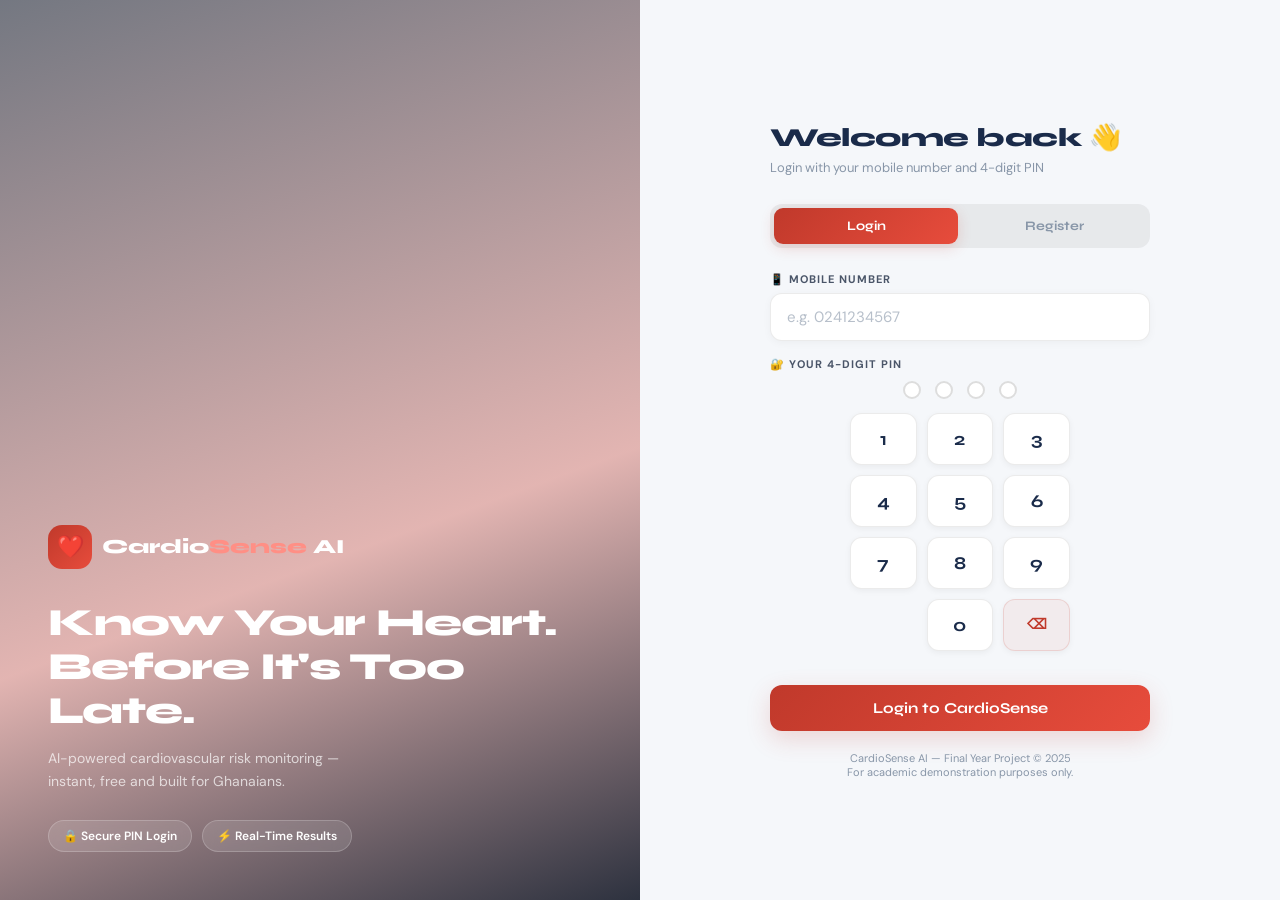
==== commit a75d31cf: "Add files via upload" ====
--- a/index.html
+++ b/index.html
@@ -1,428 +1,639 @@
 <!DOCTYPE html>
 <html lang="en">
 <head>
-  <meta charset="UTF-8" />
+  <meta charset="UTF-8"/>
   <meta name="viewport" content="width=device-width, initial-scale=1.0"/>
-  <title>CardioSense AI — Heart Risk Monitoring</title>
-  <link href="https://fonts.googleapis.com/css2?family=Syne:wght@400;600;700;800&family=DM+Sans:ital,wght@0,300;0,400;0,500;1,300&display=swap" rel="stylesheet"/>
-  <link rel="stylesheet" href="style.css"/>
+  <title>CardioSense AI — Login</title>
+  <link href="https://fonts.googleapis.com/css2?family=Syne:wght@400;600;700;800&family=DM+Sans:wght@300;400;500&display=swap" rel="stylesheet"/>
+  <style>
+    *, *::before, *::after { box-sizing: border-box; margin: 0; padding: 0; }
+
+    :root {
+      --accent:  #c0392b;
+      --accent2: #e74c3c;
+      --green:   #1a9e6e;
+      --navy:    #1a2b4a;
+      --text2:   #4a5568;
+      --muted:   #8896a8;
+      --border:  rgba(0,0,0,0.08);
+      --glow:    rgba(192,57,43,0.18);
+    }
+
+    body {
+      font-family: 'DM Sans', sans-serif;
+      min-height: 100vh;
+      background: #f5f7fa;
+    }
+
+    .login-page {
+      display: grid;
+      grid-template-columns: 1fr 1fr;
+      min-height: 100vh;
+    }
+
+    /* ── LEFT IMAGE SIDE ── */
+    .login-image-side {
+      position: relative;
+      background-image: url('https://images.unsplash.com/photo-1576091160550-2173dba999ef?w=1200&q=80');
+      background-size: cover;
+      background-position: center;
+      display: flex;
+      align-items: flex-end;
+      padding: 48px;
+      overflow: hidden;
+    }
+
+    .login-image-side::before {
+      content: '';
+      position: absolute;
+      inset: 0;
+      background: linear-gradient(160deg, rgba(10,15,30,0.55) 0%, rgba(192,57,43,0.35) 60%, rgba(10,15,30,0.85) 100%);
+      z-index: 0;
+    }
+
+    .image-content {
+      position: relative;
+      z-index: 1;
+      color: white;
+    }
+
+    .brand {
+      display: flex;
+      align-items: center;
+      gap: 10px;
+      margin-bottom: 32px;
+    }
+
+    .brand-icon {
+      width: 44px; height: 44px;
+      background: linear-gradient(135deg, #c0392b, #e74c3c);
+      border-radius: 14px;
+      display: flex; align-items: center; justify-content: center;
+      font-size: 22px;
+    }
+
+    .brand-name {
+      font-family: 'Syne', sans-serif;
+      font-weight: 800; font-size: 20px; color: white;
+    }
+
+    .brand-name span { color: #ff8f85; }
+
+    .image-tagline {
+      font-family: 'Syne', sans-serif;
+      font-weight: 800;
+      font-size: clamp(24px, 3vw, 40px);
+      line-height: 1.15;
+      letter-spacing: -1px;
+      margin-bottom: 14px;
+    }
+
+    .image-sub {
+      font-size: 14px;
+      color: rgba(255,255,255,0.7);
+      line-height: 1.6;
+      max-width: 300px;
+      margin-bottom: 28px;
+    }
+
+    .image-stats {
+      display: flex;
+      flex-wrap: wrap;
+      gap: 10px;
+    }
+
+    .stat-pill {
+      background: rgba(255,255,255,0.12);
+      backdrop-filter: blur(8px);
+      border: 1px solid rgba(255,255,255,0.2);
+      border-radius: 100px;
+      padding: 7px 14px;
+      font-size: 12px;
+      font-weight: 600;
+      color: white;
+    }
+
+    /* ── RIGHT FORM SIDE ── */
+    .login-form-side {
+      display: flex;
+      align-items: center;
+      justify-content: center;
+      padding: 48px 40px;
+      overflow-y: auto;
+      background: #f5f7fa;
+    }
+
+    .form-container {
+      width: 100%;
+      max-width: 380px;
+      animation: fadeUp 0.5s ease both;
+    }
+
+    .form-header { margin-bottom: 28px; }
+
+    .form-header h2 {
+      font-family: 'Syne', sans-serif;
+      font-weight: 800; font-size: 26px;
+      color: var(--navy); letter-spacing: -0.5px;
+      margin-bottom: 6px;
+    }
+
+    .form-header p { font-size: 13px; color: var(--muted); }
+
+    /* Tabs */
+    .tabs {
+      display: flex;
+      background: rgba(0,0,0,0.06);
+      border-radius: 12px;
+      padding: 4px;
+      margin-bottom: 24px;
+      gap: 4px;
+    }
+
+    .tab {
+      flex: 1; padding: 10px;
+      border: none; border-radius: 9px;
+      font-family: 'Syne', sans-serif;
+      font-weight: 700; font-size: 13px;
+      cursor: pointer; transition: all 0.2s;
+      background: transparent; color: var(--muted);
+    }
+
+    .tab.active {
+      background: linear-gradient(135deg, var(--accent), var(--accent2));
+      color: white;
+      box-shadow: 0 4px 14px var(--glow);
+    }
+
+    /* Field */
+    .field { margin-bottom: 16px; }
+
+    .field label {
+      display: block;
+      font-size: 11px; font-weight: 700;
+      color: var(--text2); margin-bottom: 7px;
+      text-transform: uppercase; letter-spacing: 1px;
+    }
+
+    .field input {
+      width: 100%;
+      background: white;
+      border: 1.5px solid var(--border);
+      border-radius: 12px;
+      padding: 13px 16px;
+      font-size: 15px;
+      font-family: 'DM Sans', sans-serif;
+      color: var(--navy); outline: none;
+      transition: border-color 0.2s, box-shadow 0.2s;
+      box-shadow: 0 2px 8px rgba(0,0,0,0.04);
+    }
+
+    .field input:focus {
+      border-color: var(--accent);
+      box-shadow: 0 0 0 3px var(--glow);
+    }
+
+    .field input::placeholder { color: var(--muted); opacity: 0.6; }
+
+    /* PIN */
+    .pin-field { margin-bottom: 16px; }
+
+    .pin-field label {
+      display: block;
+      font-size: 11px; font-weight: 700;
+      color: var(--text2); margin-bottom: 10px;
+      text-transform: uppercase; letter-spacing: 1px;
+    }
+
+    .pin-dots {
+      display: flex;
+      gap: 14px;
+      justify-content: center;
+      margin-bottom: 14px;
+    }
+
+    .pin-dot {
+      width: 18px; height: 18px;
+      border-radius: 50%;
+      border: 2px solid #ddd;
+      background: white;
+      transition: all 0.2s;
+    }
+
+    .pin-dot.filled {
+      background: var(--accent);
+      border-color: var(--accent);
+      box-shadow: 0 0 8px var(--glow);
+    }
+
+    .pin-keypad {
+      display: grid;
+      grid-template-columns: repeat(3, 1fr);
+      gap: 10px;
+      max-width: 220px;
+      margin: 0 auto;
+    }
+
+    .pin-key {
+      background: white;
+      border: 1.5px solid var(--border);
+      border-radius: 12px;
+      padding: 14px;
+      font-family: 'Syne', sans-serif;
+      font-weight: 700; font-size: 18px;
+      color: var(--navy);
+      cursor: pointer; text-align: center;
+      transition: all 0.15s;
+      box-shadow: 0 2px 6px rgba(0,0,0,0.05);
+      user-select: none;
+    }
+
+    .pin-key:hover { background: #f0f4f8; transform: translateY(-1px); }
+    .pin-key:active { transform: scale(0.93); background: var(--accent); color: white; }
+
+    .pin-key.del {
+      background: rgba(192,57,43,0.06);
+      border-color: rgba(192,57,43,0.15);
+      color: var(--accent); font-size: 14px;
+    }
+
+    .pin-key.zero { grid-column: 2; }
+
+    /* Button */
+    .btn {
+      width: 100%; padding: 14px;
+      background: linear-gradient(135deg, var(--accent), var(--accent2));
+      border: none; border-radius: 12px;
+      font-family: 'Syne', sans-serif;
+      font-weight: 700; font-size: 15px;
+      color: white; cursor: pointer;
+      margin-top: 18px;
+      transition: transform 0.15s, box-shadow 0.15s;
+      box-shadow: 0 8px 24px var(--glow);
+    }
+
+    .btn:hover { transform: translateY(-2px); box-shadow: 0 14px 32px var(--glow); }
+    .btn:active { transform: translateY(0); }
+    .btn:disabled { opacity: 0.6; cursor: not-allowed; transform: none; }
+
+    /* Messages */
+    .msg {
+      padding: 12px 16px; border-radius: 10px;
+      font-size: 13px; margin-top: 12px;
+      display: none; font-weight: 500;
+    }
+
+    .msg.error {
+      background: rgba(192,57,43,0.07);
+      border: 1px solid rgba(192,57,43,0.2);
+      color: var(--accent);
+    }
+
+    .msg.success {
+      background: rgba(26,158,110,0.07);
+      border: 1px solid rgba(26,158,110,0.2);
+      color: var(--green);
+    }
+
+    .form-footer {
+      text-align: center; margin-top: 20px;
+      font-size: 11px; color: var(--muted);
+    }
+
+    @media (max-width: 768px) {
+      .login-page { grid-template-columns: 1fr; }
+      .login-image-side { display: none; }
+      .login-form-side { padding: 32px 20px; }
+    }
+
+    @keyframes fadeUp {
+      from { opacity:0; transform:translateY(20px); }
+      to   { opacity:1; transform:none; }
+    }
+  </style>
 </head>
 <body>
-  <div class="wrapper">
-
-    <div class="alert-banner" id="alertBanner" style="display:none">
-      <span>💓 You haven't checked your heart health in a while! Take a quick check today.</span>
-      <button onclick="dismissAlert()">✕</button>
-    </div>
-
-    <header>
-      <div class="logo">
-        <div class="logo-icon">❤️</div>
-        <div class="logo-text">Cardio<span>Sense</span></div>
+
+<div class="login-page">
+
+  <!-- LEFT: Image -->
+  <div class="login-image-side">
+    <div class="image-content">
+      <div class="brand">
+        <div class="brand-icon">❤️</div>
+        <div class="brand-name">Cardio<span>Sense</span> AI</div>
       </div>
-      <div class="header-right">
-        <button class="theme-toggle" id="themeToggle" onclick="toggleTheme()" title="Toggle dark/light mode"></button>
-        <button class="history-trigger-btn" onclick="openHistory()"> History</button>
-        </button>
-        <button class="logout-btn" onclick="logout()">Logout</button>
-      </div>
-    </header>
-
-    <div class="hero">
-      <div class="hero-eyebrow">AI-Powered Analysis</div>
-      <h1>Cardiovascular <br/><em>Monitoring</em></h1>
-      <p class="hero-sub">Measure your vitals with a BP machine, enter them below, and get your personalised cardiovascular risk score instantly.</p>
-      <div class="pulse-row">
-        <div class="pulse-dot"></div>
-        <div class="pulse-line">
-          <span></span><span></span><span></span><span></span><span></span>
-          <span></span><span></span><span></span><span></span>
-        </div>
-        <div class="pulse-dot" style="animation-delay:1s"></div>
-      </div>
-    </div>
-
-    <!-- ── How It Works Strip ── -->
-    <div class="how-strip">
-      <div class="how-step">
-        <div class="how-num">1</div>
-        <div class="how-text"><strong>Measure</strong><br/>Use a BP machine to get your BP & heart rate</div>
-      </div>
-      <div class="how-arrow">→</div>
-      <div class="how-step">
-        <div class="how-num">2</div>
-        <div class="how-text"><strong>Enter</strong><br/>Fill in your vitals and health details below</div>
-      </div>
-      <div class="how-arrow">→</div>
-      <div class="how-step">
-        <div class="how-num">3</div>
-        <div class="how-text"><strong>Analyze</strong><br/>AI predicts your cardiovascular risk score</div>
-      </div>
-      <div class="how-arrow">→</div>
-      <div class="how-step">
-        <div class="how-num">4</div>
-        <div class="how-text"><strong>Act</strong><br/>Get personalised advice from HeartGuard AI</div>
-      </div>
-    </div>
-
-    <div class="card">
-      <div class="card-inner">
-
-        <!-- LEFT: Form -->
-        <div>
-          <div class="section-label">Step 1 — Personal Details</div>
-          <div class="field-row">
-            <div class="field">
-              <label><span class="icon">🧑</span> Age</label>
-              <input type="number" id="age" placeholder="e.g. 45" min="1" max="120"/>
-            </div>
-            <div class="field">
-              <label><span class="icon">⚥</span> Gender</label>
-              <select id="gender" class="select-input">
-                <option value="">Select</option>
-                <option value="1">Male</option>
-                <option value="0">Female</option>
-              </select>
-            </div>
-          </div>
-
-          <div class="field-row">
-            <div class="field">
-              <label><span class="icon">📏</span> Height (cm)</label>
-              <input type="number" id="height" placeholder="e.g. 170" min="100" max="250"/>
-            </div>
-            <div class="field">
-              <label><span class="icon">⚖️</span> Weight (kg)</label>
-              <input type="number" id="weight" placeholder="e.g. 70" min="20" max="300"/>
-            </div>
-          </div>
-
-          <div class="section-label" style="margin-top:20px">Step 2 — BP Machine Readings</div>
-
-          <div class="field-row">
-            <div class="field">
-              <label><span class="icon">🩺</span> Systolic BP</label>
-              <input type="number" id="systolic_bp" placeholder="e.g. 120" min="70" max="250"/>
-              <div class="hint">Upper number (mmHg)</div>
-            </div>
-            <div class="field">
-              <label><span class="icon">🩺</span> Diastolic BP</label>
-              <input type="number" id="diastolic_bp" placeholder="e.g. 80" min="40" max="150"/>
-              <div class="hint">Lower number (mmHg)</div>
-            </div>
-          </div>
-
-          <div class="field">
-            <label><span class="icon">💓</span> Heart Rate (BPM)</label>
-            <input type="number" id="heart_rate" placeholder="e.g. 72" min="30" max="220"/>
-            <div class="hint">From your BP machine or manual pulse check</div>
-          </div>
-
-          <div class="section-label" style="margin-top:20px">Step 3 — Health & Lifestyle</div>
-
-          <div class="field-row">
-            <div class="field">
-              <label><span class="icon">💉</span> Diabetes</label>
-              <select id="diabetes" class="select-input">
-                <option value="">Select</option>
-                <option value="0">No</option>
-                <option value="1">Yes</option>
-              </select>
-            </div>
-            <div class="field">
-              <label><span class="icon">🚬</span> Smoking</label>
-              <select id="smoking" class="select-input">
-                <option value="">Select</option>
-                <option value="0">No</option>
-                <option value="1">Yes</option>
-              </select>
-            </div>
-          </div>
-
-          <div class="field-row">
-            <div class="field">
-              <label><span class="icon">🏃</span> Exercise Level</label>
-              <select id="exercise_level" class="select-input">
-                <option value="">Select</option>
-                <option value="0">Low (rarely exercise)</option>
-                <option value="1">Medium (1-3x/week)</option>
-                <option value="2">High (4+x/week)</option>
-              </select>
-            </div>
-            <div class="field">
-              <label><span class="icon">🧬</span> Family History</label>
-              <select id="family_history" class="select-input">
-                <option value="">Select</option>
-                <option value="0">No</option>
-                <option value="1">Yes</option>
-              </select>
-              <div class="hint">Heart disease in family?</div>
-            </div>
-          </div>
-
-          <button class="btn" id="predictBtn" onclick="predict()">
-            ⚡ Analyze My Cardiovascular Risk
-          </button>
-          <div class="error-msg" id="errorMsg"></div>
-        </div>
-
-        <!-- RIGHT: Gauge -->
-        <div class="result-panel">
-          <div class="section-label">AI Risk Assessment</div>
-
-          <div class="gauge-container" id="gaugeContainer">
-            <div class="gauge-idle">
-              <div class="gauge-idle-icon">🫀</div>
-              <div class="gauge-idle-text">Awaiting analysis…</div>
-            </div>
-          </div>
-
-          <div class="bmi-strip" id="scoreStrip" style="display:none">
-            <div class="bmi-item">
-              <div class="bmi-val" id="scoreVal">—</div>
-              <div class="bmi-key">Risk Score</div>
-            </div>
-            <div class="bmi-item">
-              <div class="bmi-val" id="bmiVal">—</div>
-              <div class="bmi-key">BMI</div>
-            </div>
-            <div class="bmi-item">
-              <div class="bmi-val" id="bmiCat">—</div>
-              <div class="bmi-key">BMI Category</div>
-            </div>
-          </div>
-
-        </div>
-      </div>
-    </div>
-
-
-    <!-- What-If Risk Simulator Panel -->
-    <div class="card" id="simulatorCard" style="display:none; margin-top:30px;">
-      <div class="card-inner">
-        <div class="section-label">🎯 What-If Risk Simulator</div>
-        <p style="color: var(--text2); margin: 10px 0 20px; font-size: 14px;">See how much your risk could drop with lifestyle changes:</p>
-        
-        <div style="display: grid; grid-template-columns: 1fr 1fr; gap: 15px; margin-bottom: 20px;">
-          <label style="display: flex; align-items: center; gap: 8px; cursor: pointer; padding: 8px; border-radius: 8px; background: var(--bg2);">
-            <input type="checkbox" id="simQuitSmoking" onchange="runSimulation()">
-            🚬 Quit Smoking
-          </label>
-          <label style="display: flex; align-items: center; gap: 8px; cursor: pointer; padding: 8px; border-radius: 8px; background: var(--bg2);">
-            <input type="checkbox" id="simExercise" onchange="runSimulation()">
-            🏃 Exercise 4+x/week
-          </label>
-          
-          <div style="display: flex; gap: 8px;">
-            <label style="flex: 1;">
-              <div style="font-size: 12px; color: var(--text2); margin-bottom: 4px;">💪 Lose weight (lbs):</div>
-              <input type="range" id="simWeightLoss" min="0" max="50" step="5" oninput="runSimulation()" 
-                style="width: 100%; cursor: pointer;">
-              <div style="text-align: center; font-size: 12px; color: var(--accent);" id="weightLossDisplay">0 lbs</div>
-            </label>
-          </div>
-
-          <div style="display: flex; gap: 8px;">
-            <label style="flex: 1;">
-              <div style="font-size: 12px; color: var(--text2); margin-bottom: 4px;">🩺 Lower BP (mmHg):</div>
-              <input type="range" id="simBPReduction" min="0" max="40" step="5" oninput="runSimulation()"
-                style="width: 100%; cursor: pointer;">
-              <div style="text-align: center; font-size: 12px; color: var(--accent);" id="bpReductionDisplay">0 mmHg</div>
-            </label>
-          </div>
-        </div>
-
-        <div id="simulationResults" style="display: grid; gap: 10px;"></div>
-      </div>
-    </div>
-
-   <!-- 30-Day Action Plan Panel -->
-<div class="card" id="actionPlanCard" style="display:none; margin-top:30px;">
-  <div class="card-inner" style="display: grid; grid-template-columns: 1fr 1fr; gap: 24px; align-items: stretch;">
-
-    <!-- LEFT: Image fills full height -->
-    <div style="display: flex; flex-direction: column;">
-      <div class="section-label">📋 Your 30-Day Action Plan
-      <div style="flex: 1; position: relative; border-radius: 16px; overflow: hidden; min-height: 350px;">
-        </div>
-        <img
-          src="https://images.unsplash.com/photo-1571019613454-1cb2f99b2d8b?w=700&q=80"
-          alt="Heart Health Action Plan"
-          style="
-            width: 50%;
-            height: 70%;
-            object-fit: contain;
-            position: fixed;
-            top: 0; left: 0;
-            border-radius: 16px;
-          "
-        />
-        <div style="
-          position: absolute; bottom: 0; left: 0; right: 0;
-          background: linear-gradient(transparent, rgba(10,15,30,0.88));
-          padding: 32px 20px 20px;
-          border-radius: 0 0 16px 16px;
-        ">
-          <div style="color: white; font-family: 'Syne', sans-serif; font-weight: 800; font-size: 17px; margin-bottom: 5px;">
-            Your Heart. Your Plan.
-          </div>
-          <div style="color: rgba(255,255,255,0.72); font-size: 12px; line-height: 1.6;">
-            A personalised 30-day roadmap built around your unique cardiovascular risk profile.
-          </div>
-        </div>
-      </div>
-    </div>
-
-     <!-- RIGHT: Plan Content -->
-      <div style="position: relative;">
-        <div id="actionPlanContent" style="max-height: 400px; overflow-y: auto; padding: 15px; background: var(--bg2); border-radius: 12px; line-height: 1.6; font-size: 14px; white-space: pre-wrap;">
-          <div style="text-align: center; color: var(--text2);">⏳ Generating personalized plan...</div>
-        </div>
-        <button onclick="downloadActionPlan()" style="margin-top: 12px; padding: 10px 16px; background: var(--accent); color: white; border: none; border-radius: 8px; cursor: pointer; font-weight: 600; width: 100%;">
-          📥 Download Plan
-        </button>
+      <h2 class="image-tagline">Know Your Heart.<br/>Before It's Too Late.</h2>
+      <p class="image-sub">AI-powered cardiovascular risk monitoring — instant, free and built for Ghanaians.</p>
+      <div class="image-stats">
+        <div class="stat-pill">🔒 Secure PIN Login</div>
+        <div class="stat-pill">⚡ Real-Time Results</div>
       </div>
     </div>
   </div>
 
-
-    <!-- Risk Trajectory Predictor Panel -->
-    <div class="card" id="trajectoryCard" style="display:none; margin-top:30px;">
-      <div class="card-inner">
-        <div class="section-label">📈 90-Day Risk Trajectory</div>
-        
-        <div style="margin-bottom: 20px; padding: 15px; background: var(--bg2); border-radius: 12px; border-left: 4px solid var(--accent);">
-          <div style="font-size: 14px; font-weight: 600; color: var(--text1); margin-bottom: 5px;" id="trendSummary">—</div>
-          <div style="font-size: 13px; color: var(--text2);" id="trendDetail">Loading trajectory...</div>
+  <!-- RIGHT: Form -->
+  <div class="login-form-side">
+    <div class="form-container">
+
+      <div class="form-header">
+        <h2 id="formTitle">Welcome back 👋</h2>
+        <p id="formSub">Login with your mobile number and 4-digit PIN</p>
+      </div>
+
+      <div class="tabs">
+        <button class="tab active" id="tabLogin"    onclick="showTab('login')">Login</button>
+        <button class="tab"        id="tabRegister" onclick="showTab('register')">Register</button>
+      </div>
+
+      <!-- LOGIN -->
+      <div id="loginForm">
+        <div class="field">
+          <label>📱 Mobile Number</label>
+          <input type="tel" id="loginMobile" placeholder="e.g. 0241234567" maxlength="10"/>
         </div>
 
-        <!-- Historical Chart -->
-        <div style="margin-bottom: 20px;">
-          <div style="font-size: 13px; font-weight: 600; color: var(--text2); margin-bottom: 8px;">📊 Your Risk History (Last 10 checks)</div>
-          <svg id="trajectoryChart" style="width: 100%; height: 200px; border-radius: 8px; background: var(--bg2);"></svg>
-        </div>
-
-        <!-- Projection -->
-        <div style="display: grid; gap: 10px;">
-          <div style="font-size: 13px; font-weight: 600; color: var(--text2); margin-bottom: 5px;">🔮 Projected Risk in Next 90 Days:</div>
-          <div id="trajectoryProjections" style="display: grid; grid-template-columns: 1fr 1fr 1fr; gap: 10px;">
-            <!-- Populated by JS -->
+        <div class="pin-field">
+          <label>🔐 Your 4-Digit PIN</label>
+          <div class="pin-dots">
+            <div class="pin-dot" id="ld0"></div>
+            <div class="pin-dot" id="ld1"></div>
+            <div class="pin-dot" id="ld2"></div>
+            <div class="pin-dot" id="ld3"></div>
+          </div>
+          <div class="pin-keypad">
+            <button class="pin-key" onclick="pinKey('login','1')">1</button>
+            <button class="pin-key" onclick="pinKey('login','2')">2</button>
+            <button class="pin-key" onclick="pinKey('login','3')">3</button>
+            <button class="pin-key" onclick="pinKey('login','4')">4</button>
+            <button class="pin-key" onclick="pinKey('login','5')">5</button>
+            <button class="pin-key" onclick="pinKey('login','6')">6</button>
+            <button class="pin-key" onclick="pinKey('login','7')">7</button>
+            <button class="pin-key" onclick="pinKey('login','8')">8</button>
+            <button class="pin-key" onclick="pinKey('login','9')">9</button>
+            <button class="pin-key zero" onclick="pinKey('login','0')">0</button>
+            <button class="pin-key del"  onclick="pinDel('login')">⌫</button>
           </div>
         </div>
+
+        <button class="btn" id="loginBtn" onclick="doLogin()">Login to CardioSense</button>
+        <div class="msg error"   id="loginError"></div>
+        <div class="msg success" id="loginSuccess"></div>
       </div>
-    </div>
-
-    <!-- Chatbox -->
-    <div class="chat-section" id="chatSection">
-      <div class="chat-card">
-        <div class="chat-header">
-          <div class="chat-header-left">
-            <div class="chat-avatar">🛡️</div>
-            <div class="chat-header-info">
-              <div class="chat-name">HeartGuard AI</div>
-              <div class="chat-status"><div class="chat-status-dot"></div>Online — Ready to help</div>
-            </div>
+
+      <!-- REGISTER -->
+      <div id="registerForm" style="display:none">
+        <div class="field">
+          <label>📱 Mobile Number</label>
+          <input type="tel" id="regMobile" placeholder="e.g. 0241234567" maxlength="10"/>
+        </div>
+
+        <div class="pin-field">
+          <label>🔐 Create a 4-Digit PIN</label>
+          <div class="pin-dots">
+            <div class="pin-dot" id="rd0"></div>
+            <div class="pin-dot" id="rd1"></div>
+            <div class="pin-dot" id="rd2"></div>
+            <div class="pin-dot" id="rd3"></div>
           </div>
-          <div class="chat-header-right">
-            <div class="chat-lang-toggle">
-              <button class="chat-lang-btn active" id="chatBtnEN" onclick="setChatLanguage('english')">🇬🇧 EN</button>
-              <button class="chat-lang-btn" id="chatBtnTW" onclick="setChatLanguage('akan')">🇬🇭 TW</button>
-            </div>
-            <button class="chat-close" onclick="closeChat()">✕</button>
+          <div class="pin-keypad">
+            <button class="pin-key" onclick="pinKey('reg','1')">1</button>
+            <button class="pin-key" onclick="pinKey('reg','2')">2</button>
+            <button class="pin-key" onclick="pinKey('reg','3')">3</button>
+            <button class="pin-key" onclick="pinKey('reg','4')">4</button>
+            <button class="pin-key" onclick="pinKey('reg','5')">5</button>
+            <button class="pin-key" onclick="pinKey('reg','6')">6</button>
+            <button class="pin-key" onclick="pinKey('reg','7')">7</button>
+            <button class="pin-key" onclick="pinKey('reg','8')">8</button>
+            <button class="pin-key" onclick="pinKey('reg','9')">9</button>
+            <button class="pin-key zero" onclick="pinKey('reg','0')">0</button>
+            <button class="pin-key del"  onclick="pinDel('reg')">⌫</button>
           </div>
         </div>
-        <div class="chat-messages" id="chatMessages"></div>
-        <div class="chat-suggestions" id="chatSuggestions"></div>
-        <div class="chat-input-row">
-          <input type="text" class="chat-input" id="chatInput"
-            placeholder="Ask HeartGuard AI anything…"
-            onkeydown="if(event.key==='Enter') sendChat()"/>
-          <button class="chat-send-btn" id="chatSendBtn" onclick="sendChat()">➤</button>
-        </div>
-      </div>
-    </div>
-
-    <!-- History -->
-    <div class="history-overlay" id="historyOverlay" onclick="closeHistory()"></div>
-    <div class="history-panel" id="historyPanel">
-      <div class="history-panel-header">
-        <div class="history-panel-title">
-          <div class="history-panel-icon">📊</div>
-          <div><h3>Health History</h3><p>Your past heart checks</p></div>
-        </div>
-        <button class="history-close-btn" onclick="closeHistory()">✕</button>
-      </div>
-      <div class="history-summary">
-        <div class="history-stat"><div class="h-val" id="totalChecks">0</div><div class="h-key">Total</div></div>
-        <div class="history-stat"><div class="h-val green" id="totalLow">0</div><div class="h-key">Low Risk</div></div>
-        <div class="history-stat"><div class="h-val red" id="totalHigh">0</div><div class="h-key">High Risk</div></div>
-      </div>
-      <div class="history-records" id="historyRecords">
-        <div class="history-empty"><div class="history-empty-icon">🫀</div><p>No records yet.<br/>Run your first prediction!</p></div>
-      </div>
-      <div class="history-panel-footer">
-        <button class="history-refresh-btn" onclick="loadRecords()">↻ Refresh Records</button>
-      </div>
-    </div>
-
-    <!-- Footer -->
-    <footer class="big-footer">
-      <div class="footer-chips">
-        <div class="footer-chip">
-          <div class="footer-chip-icon">🤖</div>
-          <div class="footer-chip-title">Machine Learning</div>
-          <div class="footer-chip-body">Trained on 70,000 patient records with 80%+ accuracy.</div>
-        </div>
-        <div class="footer-divider"></div>
-        <div class="footer-chip">
-          <div class="footer-chip-icon">⚡</div>
-          <div class="footer-chip-title">Real-Time</div>
-          <div class="footer-chip-body">Instant risk score and personalised AI health advice.</div>
-        </div>
-        <div class="footer-divider"></div>
-        <div class="footer-chip">
-          <div class="footer-chip-icon">🔒</div>
-          <div class="footer-chip-title">Local & Private</div>
-          <div class="footer-chip-body">Data sent only to your local server. Nothing leaves your machine.</div>
-        </div>
-        <div class="footer-divider"></div>
-        <div class="footer-chip">
-          <div class="footer-chip-icon">🇬🇭</div>
-          <div class="footer-chip-title">Made in Ghana</div>
-          <div class="footer-chip-body">Built for Ghanaian communities with Akan language support.</div>
-        </div>
-      </div>
-      <div class="footer-hr"></div>
-      <div class="footer-bottom">
-        <div class="footer-brand">
-          <div class="footer-logo">
-            <div class="footer-logo-icon">❤️</div>
-            <span>Cardio<strong>Sense</strong> AI</span>
+
+        <div class="pin-field">
+          <label>🔐 Confirm PIN</label>
+          <div class="pin-dots">
+            <div class="pin-dot" id="rc0"></div>
+            <div class="pin-dot" id="rc1"></div>
+            <div class="pin-dot" id="rc2"></div>
+            <div class="pin-dot" id="rc3"></div>
           </div>
-          <p class="footer-tagline">AI-Powered Predictive Cardiovascular Risk Monitoring System</p>
-        </div>
-        <div class="footer-links">
-          <div class="footer-links-col">
-            <div class="footer-links-title">Project</div>
-            <a href="#">Final Year Project</a>
-            <a href="#">How It Works</a>
-            <a href="#">About the AI</a>
-          </div>
-          <div class="footer-links-col">
-            <div class="footer-links-title">Technology</div>
-            <a href="#">Logistic Regression</a>
-            <a href="#">Flask API</a>
-            <a href="#">HeartGuard AI</a>
+          <div class="pin-keypad">
+            <button class="pin-key" onclick="pinKey('regc','1')">1</button>
+            <button class="pin-key" onclick="pinKey('regc','2')">2</button>
+            <button class="pin-key" onclick="pinKey('regc','3')">3</button>
+            <button class="pin-key" onclick="pinKey('regc','4')">4</button>
+            <button class="pin-key" onclick="pinKey('regc','5')">5</button>
+            <button class="pin-key" onclick="pinKey('regc','6')">6</button>
+            <button class="pin-key" onclick="pinKey('regc','7')">7</button>
+            <button class="pin-key" onclick="pinKey('regc','8')">8</button>
+            <button class="pin-key" onclick="pinKey('regc','9')">9</button>
+            <button class="pin-key zero" onclick="pinKey('regc','0')">0</button>
+            <button class="pin-key del"  onclick="pinDel('regc')">⌫</button>
           </div>
         </div>
+
+        <button class="btn" id="registerBtn" onclick="doRegister()">Create Account</button>
+        <div class="msg error"   id="registerError"></div>
+        <div class="msg success" id="registerSuccess"></div>
       </div>
-      <div class="footer-copyright">
-        <span>&copy; 2025 CardioSense AI — Final Year Project</span>
-        <span>For academic demonstration purposes only. Not a medical device.</span>
+
+      <div class="form-footer">
+        CardioSense AI &mdash; Final Year Project &copy; 2025<br/>
+        For academic demonstration purposes only.
       </div>
-    </footer>
-
+
+    </div>
   </div>
-  <script src="script.js"></script>
+
+</div>
+
+<script>
+  // ── PIN State ──
+  const pinState = { login: '', reg: '', regc: '' };
+
+  const dotMap = { login: 'ld', reg: 'rd', regc: 'rc' };
+
+  function pinKey(type, num) {
+    if (pinState[type].length >= 4) return;
+    pinState[type] += num;
+    updateDots(type);
+  }
+
+  function pinDel(type) {
+    pinState[type] = pinState[type].slice(0, -1);
+    updateDots(type);
+  }
+
+  function updateDots(type) {
+    const prefix = dotMap[type];
+    for (let i = 0; i < 4; i++) {
+      const dot = document.getElementById(prefix + i);
+      if (dot) dot.classList.toggle('filled', i < pinState[type].length);
+    }
+  }
+
+  function clearPin(type) {
+    pinState[type] = '';
+    updateDots(type);
+  }
+
+  // ── Tab Switch ──
+  function showTab(tab) {
+    document.getElementById('loginForm').style.display    = tab === 'login'    ? 'block' : 'none';
+    document.getElementById('registerForm').style.display = tab === 'register' ? 'block' : 'none';
+    document.getElementById('tabLogin').classList.toggle('active',    tab === 'login');
+    document.getElementById('tabRegister').classList.toggle('active', tab === 'register');
+    document.getElementById('formTitle').textContent = tab === 'login'
+      ? 'Welcome back 👋' : 'Create account 🛡️';
+    document.getElementById('formSub').textContent = tab === 'login'
+      ? 'Login with your mobile number and 4-digit PIN'
+      : 'Register with your mobile number and a 4-digit PIN';
+    clearPin('login'); clearPin('reg'); clearPin('regc');
+    hideAllMessages();
+  }
+
+  function hideAllMessages() {
+    ['loginError','loginSuccess','registerError','registerSuccess'].forEach(id => {
+      document.getElementById(id).style.display = 'none';
+    });
+  }
+
+  function showMsg(id, msg) {
+    const el = document.getElementById(id);
+    el.textContent = msg;
+    el.style.display = 'block';
+  }
+
+  // ── LOGIN ──
+  async function doLogin() {
+    const mobile = document.getElementById('loginMobile').value.trim();
+    const pin    = pinState['login'];
+    const btn    = document.getElementById('loginBtn');
+
+    hideAllMessages();
+
+    if (!mobile) {
+      showMsg('loginError', '⚠ Please enter your mobile number.');
+      return;
+    }
+    if (pin.length < 4) {
+      showMsg('loginError', '⚠ Please enter your 4-digit PIN using the keypad.');
+      return;
+    }
+
+    btn.disabled = true;
+    btn.textContent = 'Logging in…';
+
+    try {
+      const res = await fetch('https://final-year-project-backend-q8cq.onrender.com/login', {
+        method: 'POST',
+        headers: { 'Content-Type': 'application/json' },
+        body: JSON.stringify({ mobile: mobile, password: pin })
+      });
+
+      const data = await res.json();
+
+      if (!res.ok) {
+        showMsg('loginError', '⚠ ' + (data.error || 'Login failed. Please try again.'));
+        clearPin('login');
+        return;
+      }
+
+      // Save user session
+      localStorage.setItem('hg_user_id', data.user_id);
+      localStorage.setItem('hg_mobile',  data.mobile);
+
+      showMsg('loginSuccess', '✅ Login successful! Redirecting…');
+
+      // Request notification permission
+      if ('Notification' in window) Notification.requestPermission();
+
+      // Redirect to main app
+      setTimeout(() => { window.location.href = 'app.html'; }, 1200);
+
+    } catch (err) {
+      showMsg('loginError', '⚠ Cannot connect to server. Make sure Flask is running on port 5000.');
+      console.error('Login error:', err);
+    } finally {
+      btn.disabled = false;
+      btn.textContent = 'Login to CardioSense';
+    }
+  }
+
+  // ── REGISTER ──
+  async function doRegister() {
+    const mobile  = document.getElementById('regMobile').value.trim();
+    const pin     = pinState['reg'];
+    const confirm = pinState['regc'];
+    const btn     = document.getElementById('registerBtn');
+
+    hideAllMessages();
+
+    if (!mobile) {
+      showMsg('registerError', '⚠ Please enter your mobile number.');
+      return;
+    }
+    if (mobile.length !== 10 || isNaN(mobile)) {
+      showMsg('registerError', '⚠ Mobile number must be exactly 10 digits.');
+      return;
+    }
+    if (pin.length < 4) {
+      showMsg('registerError', '⚠ Please enter a 4-digit PIN using the keypad.');
+      return;
+    }
+    if (confirm.length < 4) {
+      showMsg('registerError', '⚠ Please confirm your PIN.');
+      return;
+    }
+    if (pin !== confirm) {
+      showMsg('registerError', '⚠ PINs do not match. Please try again.');
+      clearPin('reg');
+      clearPin('regc');
+      return;
+    }
+
+    btn.disabled = true;
+    btn.textContent = 'Creating account…';
+
+    try {
+      const res = await fetch('https://final-year-project-backend-q8cq.onrender.com/register', {
+        method: 'POST',
+        headers: { 'Content-Type': 'application/json' },
+        body: JSON.stringify({ mobile: mobile, password: pin })
+      });
+
+      const data = await res.json();
+
+      if (!res.ok) {
+        showMsg('registerError', '⚠ ' + (data.error || 'Registration failed.'));
+        return;
+      }
+
+      showMsg('registerSuccess', '✅ Account created! You can now login.');
+      clearPin('reg');
+      clearPin('regc');
+      setTimeout(() => showTab('login'), 2000);
+
+    } catch (err) {
+      showMsg('registerError', '⚠ Cannot connect to server. Make sure Flask is running on port 5000.');
+      console.error('Register error:', err);
+    } finally {
+      btn.disabled = false;
+      btn.textContent = 'Create Account';
+    }
+  }
+
+  // ── Auto redirect if already logged in ──
+  if (localStorage.getItem('hg_user_id')) {
+    window.location.href = 'index.html';
+  }
+
+  // ── Apply saved theme ──
+  const savedTheme = localStorage.getItem('hg_theme') || 'light';
+  document.documentElement.setAttribute('data-theme', savedTheme);
+</script>
+
 </body>
-</html>
+</html>
